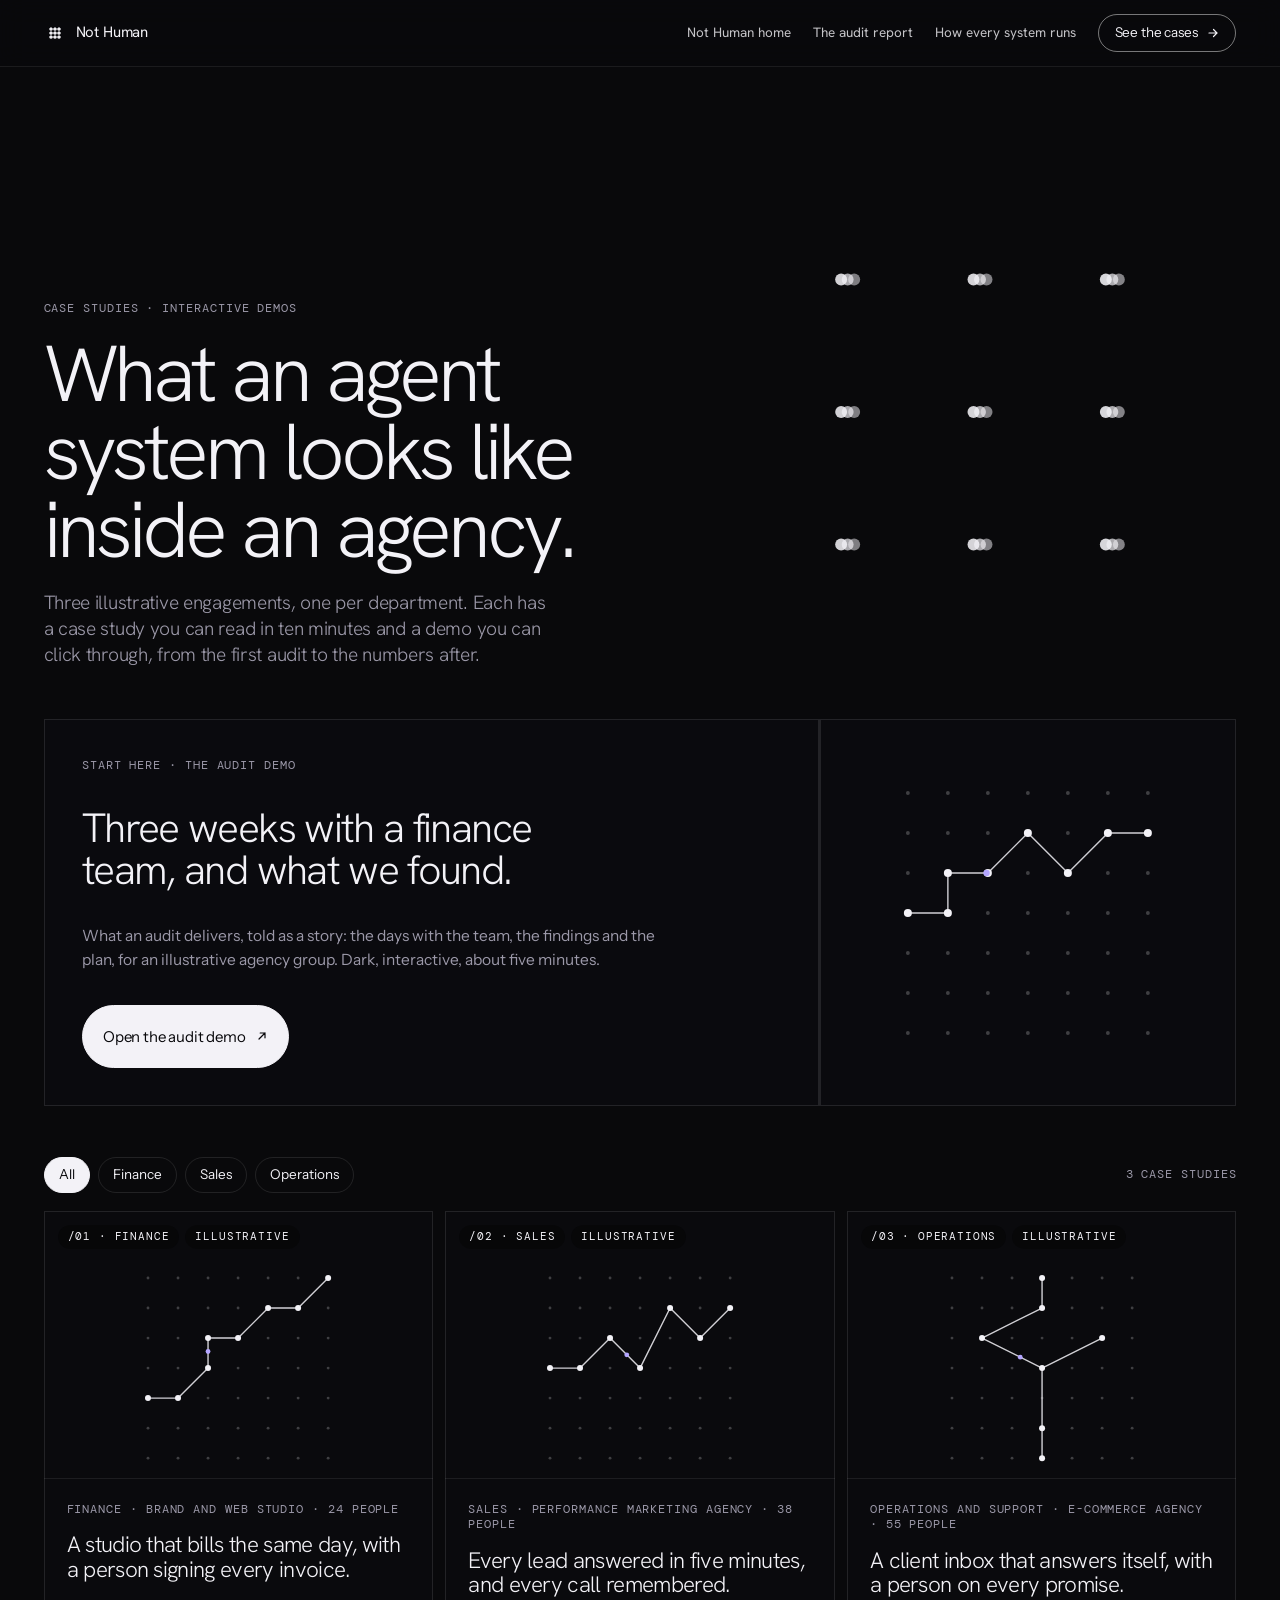
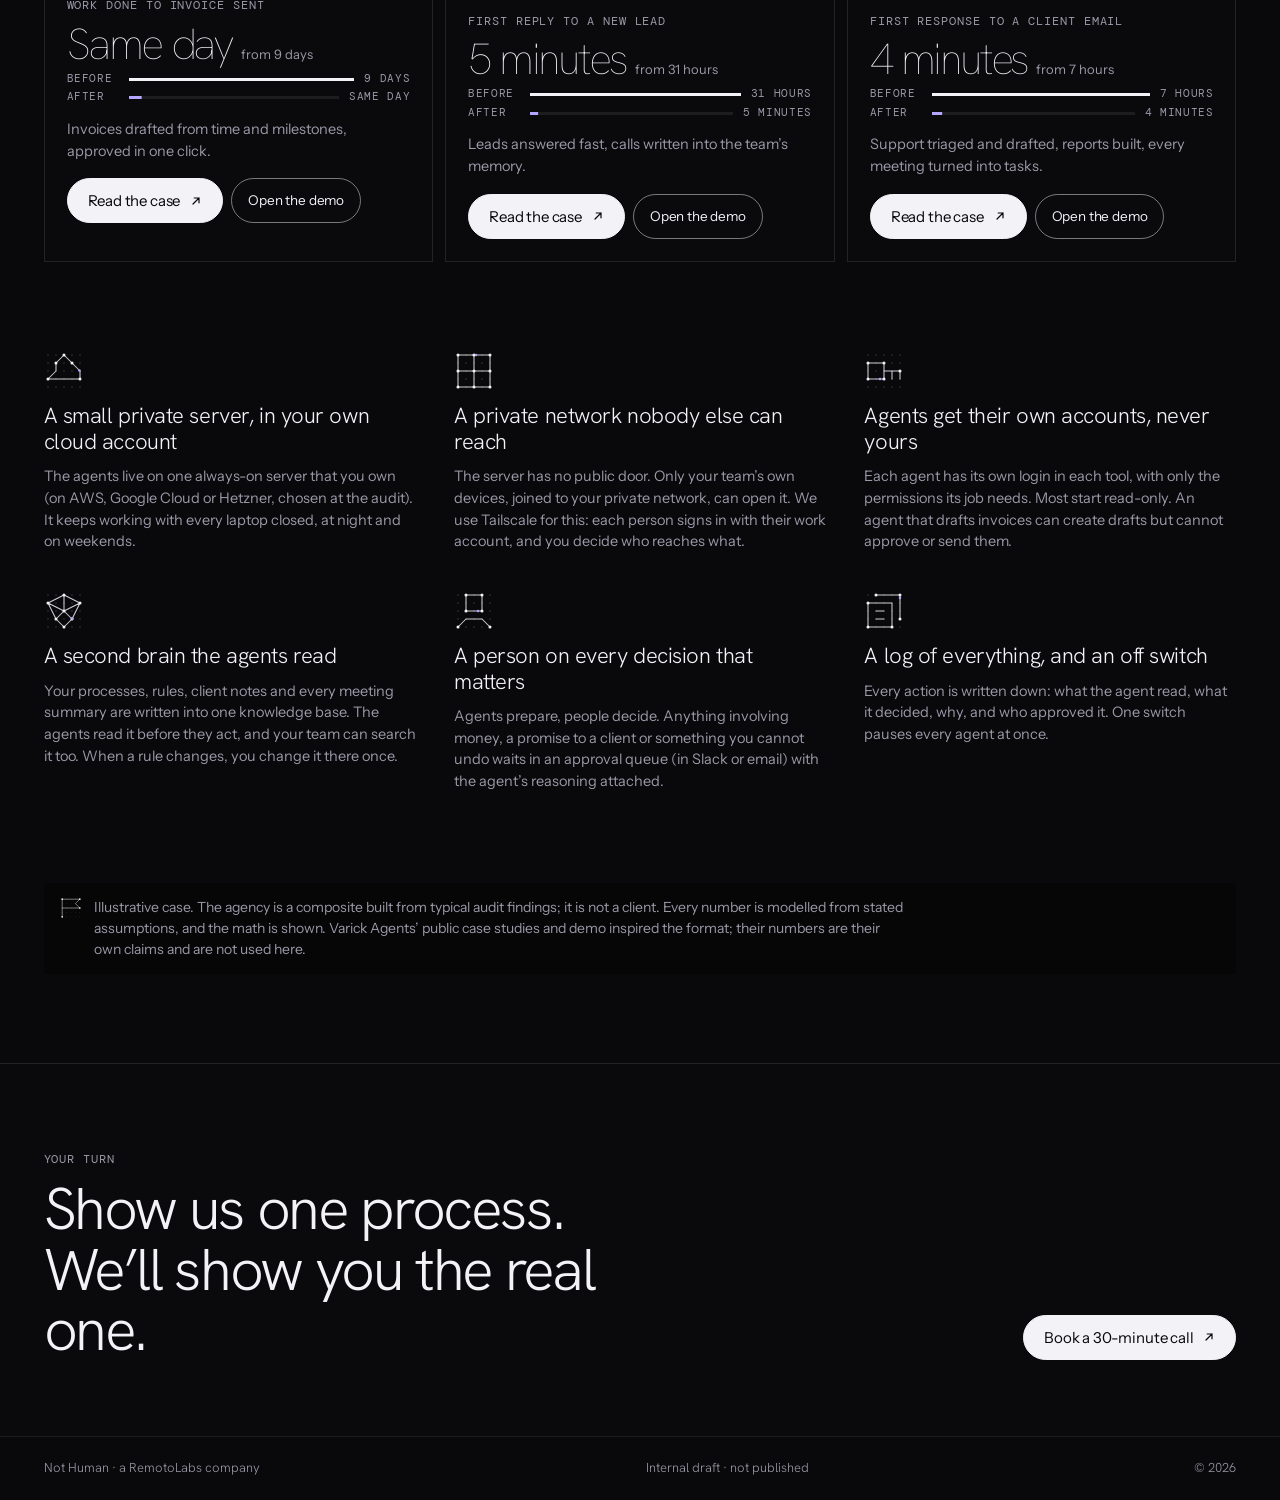
==== cases/index.html @ 44905181 "Not Human: case studies on the home (audit report, three compact cases), case studies and demos unde" ====
<!doctype html>
<html lang="en" data-scheme="night">
<head>
<meta charset="utf-8">
<meta name="viewport" content="width=device-width, initial-scale=1">
<meta name="robots" content="noindex, nofollow">
<title>Case studies · Not Human</title>
<meta name="description" content="Illustrative case studies and interactive demos of Not Human agent systems inside agencies.">
<link rel="stylesheet" href="brand/brand.css?v=6854445">
<link rel="stylesheet" href="assets/cases.css?v=6854445">
<script defer src="assets/dots.js?v=6854445"></script>
<script defer src="assets/data.js?v=6854445"></script>
<script defer src="assets/cases.js?v=6854445"></script>
<script>window.NH_MARK_CENTRE = true;</script>
<script defer src="brand/mark.js?v=6854445"></script>
<script defer src="brand/brand.js?v=6854445"></script>
</head>
<body data-view="index">
<noscript><p style="padding:40px">This page is drawn from assets/data.js and needs JavaScript. The same content is in assets/data.js as plain text.</p></noscript>
</body>
</html>
---- cases/brand/brand.css ----
/* ==========================================================================
   brand.css — Not Human Taste Index (nothuman.tech)
   Measured from the live site (https://n333k0.github.io/not-human/, landing v9) on
   2026-10-18 with computed styles at 1440, 1100, 810 and 390, hover states, the header
   pill and the phone menu (_measure/out/). Engine values (3D glass, room, motion timings)
   are read from the site's own source (landing-nh3.js, landing-nh7.js, landing-nh9.js).

   Tags used in comments:
     [M] measured   — read from getComputedStyle, the site's CSS variables or its JS source
     [V] seen       — read off screenshots (WebGL renders, gradients in images)
     [I] inferred   — not measurable; chosen to agree with [M]
     [X] extension  — not on the site; added so the system can go larger

   Class names (.ts-*, .x-*), data-* hooks and token role names follow the Shipped Taste
   Index template (TEMPLATE.md), so the gallery and modules work unchanged. Only the values
   and the look are Not Human's.
   ========================================================================== */

/* [M] the site's three Google families (copied from the page's own link), plus [X] the
   alternatives used by the type presets below */
@import url("https://fonts.googleapis.com/css2?family=DM+Mono&family=Hanken+Grotesk:wght@100;200;300;400&family=Instrument+Sans:wght@400;700&display=swap");
@import url("https://fonts.googleapis.com/css2?family=Geist:wght@100..500&family=Geist+Mono:wght@400&family=Instrument+Serif:ital@0;1&family=Inter+Tight:wght@200;300;400&family=JetBrains+Mono:wght@400&family=Space+Grotesk:wght@300;400&family=Archivo:wdth,wght@100..125,200..400&display=swap");

/* --------------------------------------------------------------------------
   1. Raw palette
   -------------------------------------------------------------------------- */
:root {
  --nh-void: #09090B;        /* [M] page and WebGL room ground (body bg, html bg)              */
  --nh-black: #050507;       /* [M] loader veil, deepest ground                                */
  --nh-ink: #07070A;         /* [M] text on bone buttons and fills                              */
  --nh-bone: #F3F2F7;        /* [M] primary text (329 uses), button and hover fills             */
  --nh-white: #FFFFFF;       /* [M] the What-changes numbers, tool marks                        */
  --nh-mist: #9B98A8;        /* [M] secondary text: labels, body, footer (102 uses)             */
  --nh-lavender: #B4A6FF;    /* [M] "Read →", focus brackets, the panel dot                     */
  --nh-lilac: #C8BEFF;       /* [M] "Waits for a person" values                                 */
  --nh-glass: #C4CCFF;       /* [M] the 3D glass tint (landing-nh9.js defaults)                  */
  --nh-line: rgba(255,255,255,.10);   /* [M] section rules, card outlines (53 + 11 uses)        */
  --nh-line-2: rgba(255,255,255,.08); /* [M] list rules inside cards                             */
  --nh-line-3: rgba(255,255,255,.14); /* [M] the permissions block's top rule                    */
  --nh-line-4: rgba(255,255,255,.45); /* [M] outline buttons                                      */
  --nh-hud: rgba(255,255,255,.60);    /* [M] the hero's target marks                               */
  --nh-card: rgba(12,12,18,.34);      /* [M] How cards: + blur(16px) saturate(1.2)               */
  --nh-card-2: rgba(12,12,18,.30);    /* [M] agent-system cards: + blur(10px)                     */
  --nh-pill: rgba(12,12,16,.62);      /* [M] nav pill: + blur(18px) saturate(1.3)                 */
  --nh-chip: rgba(0,0,0,.35);         /* [M] image tags: + blur(6px)                              */
  --nh-holo: radial-gradient(120% 110% at 100% 100%, #FF3D8E 0%, #5B2CFF 40%, #12121A 80%); /* [M] case and note images */
  /* [M] earlier versions of the same site (landing v3–v6 CSS variables) */
  --nh-red: #D0200F; --nh-red-0: #160504; --nh-red-1: #7A0B07; --nh-red-3: #F04A1D; --nh-red-4: #FF8A3D;
  --nh-cream: #F7F0E8; --nh-cream-ink: #1C1715; --nh-cream-ink-2: #5E5550; --nh-ember: #E8623A;
  --nh-pearl: #FBFBFC; --nh-pearl-ink: #121118; --nh-pearl-ink-2: #55525F; --nh-violet: #6F63F2;
  --nh-holo-ink: linear-gradient(100deg, #9C8CFF 0%, #5FD2FF 38%, #FF7CC8 72%, #B49CFF 100%); /* [M] v7 */
}

/* --------------------------------------------------------------------------
   2. Schemes — semantic roles. data-scheme on <html> or on ANY element.
   Not Human's rule [M]: the pointer inverts. Hovered rows and buttons fill with bone and
   their text turns ink (department rows, card buttons, the CTA). That fill is --accent.
   Lavender is not decoration either: it marks what waits for a person or what reads on.
   -------------------------------------------------------------------------- */
:root, [data-scheme="night"] {            /* [M] the live site (v9) */
  --bg: var(--nh-void); --fg: var(--nh-bone); --fg-soft: var(--nh-mist);
  --accent: var(--nh-bone); --accent-fg: var(--nh-ink);
  --signal: var(--nh-lavender); --hold: var(--nh-lilac);
  --chip-bg: var(--nh-chip); --chip-fg: var(--nh-bone);
  --tile-bg: transparent; --tile-fg: var(--nh-bone);
  --tile-ink-bg: var(--nh-bone); --tile-ink-fg: var(--nh-ink);
  --win-frame: var(--nh-line); --win-panel: var(--nh-card); --win-fg: var(--nh-bone);
  --line: var(--nh-line); --line-2: var(--nh-line-2); --btn-line: var(--nh-line-4);
  --dot: rgba(255,255,255,.22); --rule: var(--nh-line);
  --cloud-a: #5A5480; --cloud-b: #2A2650; --cloud-c: #120F24;    /* [M] room orb + aura, as CSS stops [I] */
  --glass-blur: blur(16px) saturate(1.2);
}
[data-scheme="pearl"] {                   /* [M] landing v6: whiter grounds, holographic ink */
  --bg: var(--nh-pearl); --fg: var(--nh-pearl-ink); --fg-soft: var(--nh-pearl-ink-2);
  --accent: var(--nh-pearl-ink); --accent-fg: var(--nh-pearl);
  --signal: var(--nh-violet); --hold: var(--nh-violet);
  --chip-bg: rgba(18,17,24,.06); --chip-fg: var(--nh-pearl-ink);
  --tile-bg: transparent; --tile-fg: var(--nh-pearl-ink);
  --tile-ink-bg: var(--nh-pearl-ink); --tile-ink-fg: var(--nh-pearl);
  --win-frame: rgba(18,17,24,.08); --win-panel: rgba(255,255,255,.7); --win-fg: var(--nh-pearl-ink);
  --line: rgba(18,17,24,.12); --line-2: rgba(18,17,24,.08); --btn-line: rgba(18,17,24,.35);
  --dot: rgba(18,17,24,.16); --rule: rgba(18,17,24,.12);
  --cloud-a: #FBDCF1; --cloud-b: #D4E6FF; --cloud-c: #D6FAE9;  /* [M] v6 hero ground stops */
  --glass-blur: blur(12px);
}
[data-scheme="cream"] {                   /* [M] landing v3–v4 sections */
  --bg: var(--nh-cream); --fg: var(--nh-cream-ink); --fg-soft: var(--nh-cream-ink-2);
  --accent: var(--nh-cream-ink); --accent-fg: var(--nh-cream);
  --signal: var(--nh-ember); --hold: var(--nh-red);
  --chip-bg: rgba(28,23,21,.07); --chip-fg: var(--nh-cream-ink);
  --tile-bg: transparent; --tile-fg: var(--nh-cream-ink);
  --tile-ink-bg: var(--nh-cream-ink); --tile-ink-fg: var(--nh-cream);
  --win-frame: rgba(28,23,21,.14); --win-panel: rgba(255,255,255,.35); --win-fg: var(--nh-cream-ink);
  --line: rgba(28,23,21,.14); --line-2: rgba(28,23,21,.1); --btn-line: rgba(28,23,21,.35);
  --dot: rgba(28,23,21,.2); --rule: rgba(28,23,21,.14);
  --cloud-a: #F49A6A; --cloud-b: #E8503A; --cloud-c: #F7F0E8;
  --glass-blur: none;
}
[data-scheme="ember"] {                   /* [M] landing v3 hero: the red ground */
  --bg: var(--nh-red); --fg: var(--nh-cream); --fg-soft: rgba(247,240,232,.78);
  --accent: var(--nh-cream); --accent-fg: var(--nh-red-0);
  --signal: var(--nh-red-4); --hold: var(--nh-cream);
  --chip-bg: rgba(22,5,4,.25); --chip-fg: var(--nh-cream);
  --tile-bg: transparent; --tile-fg: var(--nh-cream);
  --tile-ink-bg: var(--nh-cream); --tile-ink-fg: var(--nh-red-0);
  --win-frame: rgba(247,240,232,.2); --win-panel: rgba(22,5,4,.18); --win-fg: var(--nh-cream);
  --line: rgba(247,240,232,.22); --line-2: rgba(247,240,232,.14); --btn-line: rgba(247,240,232,.55);
  --dot: rgba(247,240,232,.3); --rule: rgba(247,240,232,.22);
  --cloud-a: #FF8A3D; --cloud-b: #7A0B07; --cloud-c: #F04A1D;
  --glass-blur: none;
}

/* Shared defaults */
:root, [data-scheme] { --link-hover: var(--fg); --blend: multiply; --is-dark: 0; }
[data-scheme="night"], [data-scheme="ember"], [data-scheme="leak"], [data-scheme="graphite"], [data-scheme="ultraviolet"], :root:not([data-scheme]) { --blend: screen; --is-dark: 1; }

/* ---- [X] extension schemes: same roles. Rules kept: one ground, bone-or-ink pointer fill,
   lavender only for holds and "reads on", glass surfaces, no new accent per feature. ---- */
[data-scheme="leak"] {      /* the site's own "leak" room preset (panel): colour from beyond the frame */
  --bg: var(--nh-void); --fg: var(--nh-bone); --fg-soft: var(--nh-mist);
  --accent: var(--nh-bone); --accent-fg: var(--nh-ink); --signal: var(--nh-lavender); --hold: var(--nh-lilac);
  --chip-bg: var(--nh-chip); --chip-fg: var(--nh-bone); --tile-bg: transparent; --tile-fg: var(--nh-bone);
  --tile-ink-bg: var(--nh-bone); --tile-ink-fg: var(--nh-ink);
  --win-frame: var(--nh-line); --win-panel: var(--nh-card); --win-fg: var(--nh-bone);
  --line: var(--nh-line); --line-2: var(--nh-line-2); --btn-line: var(--nh-line-4); --dot: rgba(255,255,255,.22); --rule: var(--nh-line);
  --cloud-a: #6B42A0; --cloud-b: #246B70; --cloud-c: #80203A; --glass-blur: blur(16px) saturate(1.2);
}
[data-scheme="leak"] { background-image: radial-gradient(45% 55% at 104% -4%, rgba(107,66,160,.55), transparent 70%), radial-gradient(35% 45% at 108% 62%, rgba(36,107,112,.45), transparent 70%), radial-gradient(40% 50% at -6% 96%, rgba(128,32,58,.45), transparent 70%); background-attachment: local; }
[data-scheme="graphite"] {  /* a lighter dark for long reads */
  --bg: #17171C; --fg: #EDECF2; --fg-soft: #A3A1AF;
  --accent: #EDECF2; --accent-fg: #0B0B0F; --signal: #B4A6FF; --hold: #C8BEFF;
  --chip-bg: rgba(255,255,255,.07); --chip-fg: #EDECF2; --tile-bg: transparent; --tile-fg: #EDECF2;
  --tile-ink-bg: #EDECF2; --tile-ink-fg: #0B0B0F;
  --win-frame: rgba(255,255,255,.11); --win-panel: rgba(255,255,255,.03); --win-fg: #EDECF2;
  --line: rgba(255,255,255,.11); --line-2: rgba(255,255,255,.07); --btn-line: rgba(255,255,255,.4); --dot: rgba(255,255,255,.2); --rule: rgba(255,255,255,.11);
  --cloud-a: #4A4766; --cloud-b: #23222F; --cloud-c: #17171C; --glass-blur: blur(12px);
}
[data-scheme="bone"] {      /* the site inverted: bone ground, void ink — for print-like pages */
  --bg: var(--nh-bone); --fg: var(--nh-void); --fg-soft: #5D5A68;
  --accent: var(--nh-void); --accent-fg: var(--nh-bone); --signal: #5B4BDB; --hold: #5B4BDB;
  --chip-bg: rgba(9,9,11,.06); --chip-fg: var(--nh-void); --tile-bg: transparent; --tile-fg: var(--nh-void);
  --tile-ink-bg: var(--nh-void); --tile-ink-fg: var(--nh-bone);
  --win-frame: rgba(9,9,11,.12); --win-panel: rgba(255,255,255,.55); --win-fg: var(--nh-void);
  --line: rgba(9,9,11,.12); --line-2: rgba(9,9,11,.08); --btn-line: rgba(9,9,11,.4); --dot: rgba(9,9,11,.18); --rule: rgba(9,9,11,.12);
  --cloud-a: #D9D3FF; --cloud-b: #ECEAF4; --cloud-c: #F3F2F7; --glass-blur: blur(12px);
}
[data-scheme="ultraviolet"] { /* the lavender light as a ground */
  --bg: #120E26; --fg: #F1EEFF; --fg-soft: #ABA3D6;
  --accent: #F1EEFF; --accent-fg: #120E26; --signal: #B4A6FF; --hold: #D9D1FF;
  --chip-bg: rgba(0,0,0,.3); --chip-fg: #F1EEFF; --tile-bg: transparent; --tile-fg: #F1EEFF;
  --tile-ink-bg: #F1EEFF; --tile-ink-fg: #120E26;
  --win-frame: rgba(200,190,255,.16); --win-panel: rgba(30,24,60,.42); --win-fg: #F1EEFF;
  --line: rgba(200,190,255,.16); --line-2: rgba(200,190,255,.1); --btn-line: rgba(241,238,255,.45); --dot: rgba(200,190,255,.28); --rule: rgba(200,190,255,.16);
  --cloud-a: #7A68F0; --cloud-b: #2B2166; --cloud-c: #120E26; --glass-blur: blur(16px) saturate(1.2);
}

/* --------------------------------------------------------------------------
   3. Type
   Two voices [M]: Hanken Grotesk (light, tight) speaks for people; DM Mono (uppercase,
   tracked) speaks for the system. Instrument Sans carries buttons, lists and long body.
   The template's "pixel" role is mapped to the mono voice: Not Human has no pixel face.
   -------------------------------------------------------------------------- */
:root, [data-type="measured"] {
  --font-display: "Hanken Grotesk", "Helvetica Neue", Arial, sans-serif;   /* [M] 100–400 */
  --font-text: "Instrument Sans", "Helvetica Neue", Arial, sans-serif;     /* [M] 400 (700 loaded, unused) */
  --font-mono: "DM Mono", ui-monospace, Menlo, monospace;                  /* [M] 400 */
  --font-pixel: var(--font-mono);                                           /* [I] template role → mono voice */
  --font-code: "DM Mono", ui-monospace, monospace;
  --display-weight: 300;       /* [M] every headline */
  --display-stretch: 100%; --display-style: normal;
  --display-track: -.04em;     /* [M] hero, section titles, closing */
  --display-lh: 1.02;          /* [M] hero 64.6/63.4 */
  --pixel-k: 1;                /* [I] mono needs no scale factor */
  --mono-weight: 400;          /* [M] */
  --mono-track: .08em;         /* [M] labels .92/11.5, kickers .88/11 */
}
/* ---- [X] type presets: same roles and sizes; only families and tracking change ---- */
[data-type="geist"] {        /* a cooler, engineered grotesk */
  --font-display: "Geist", sans-serif; --font-text: "Geist", sans-serif; --font-mono: "Geist Mono", monospace;
  --font-pixel: var(--font-mono); --display-weight: 200; --display-track: -.045em; --display-lh: 1.02; --mono-track: .06em;
}
[data-type="editorial"] {    /* serif headlines for essays and field notes */
  --font-display: "Instrument Serif", Georgia, serif; --font-text: "Instrument Sans", sans-serif; --font-mono: "DM Mono", monospace;
  --font-pixel: var(--font-mono); --display-weight: 400; --display-track: -.02em; --display-lh: 1; --mono-track: .08em;
}
[data-type="tight"] {        /* Inter Tight at hairline weights: closest neutral stand-in */
  --font-display: "Inter Tight", sans-serif; --font-text: "Inter Tight", sans-serif; --font-mono: "JetBrains Mono", monospace;
  --font-pixel: var(--font-mono); --display-weight: 200; --display-track: -.05em; --display-lh: 1; --mono-track: .06em;
}
[data-type="space"] {        /* a more technical, quirky register */
  --font-display: "Space Grotesk", sans-serif; --font-text: "Instrument Sans", sans-serif; --font-mono: "JetBrains Mono", monospace;
  --font-pixel: var(--font-mono); --display-weight: 300; --display-track: -.045em; --display-lh: 1; --mono-track: .06em;
}
[data-type="wide"] {         /* expanded headlines for posters and big-type scrolls */
  --font-display: "Archivo", sans-serif; --font-text: "Instrument Sans", sans-serif; --font-mono: "DM Mono", monospace;
  --font-pixel: var(--font-mono); --display-weight: 200; --display-stretch: 125%; --display-track: -.035em; --display-lh: 1; --mono-track: .08em;
}

:root {
  /* [M] fluid type: sizes are vw-based with a floor, read at 1440 / 1100 / 810 / 390 */
  --fs-hero: clamp(34px, 4.4vw, 96px);      /* h1 63.36 / 48.4 / 35.64 / 34                     */
  --fs-lede: clamp(31px, 4.15vw, 90px);     /* the About sentence 59.76 / 45.65 / 33.6 / 31     */
  --fs-h2: clamp(50px, 4.7vw, 100px);       /* section titles 67.68 / 51.7 / 50 / 50           */
  --fs-close: clamp(30px, 5.4vw, 120px);    /* closing lines 77.76 / 59.4 / 43.74; phone 36.66 [M] */
  --fs-num: clamp(64px, 7vw, 140px);        /* 01 02 03, weight 100: 100.8 / 77 / 64 / 64       */
  --fs-link-xl: clamp(22px, 1.9vw, 40px);   /* department rows 27.36 / 22                       */
  --fs-h-card: clamp(30px, 3vw, 60px);      /* card titles 43.2 / 33 / 30 / 30                 */
  --fs-h-list: clamp(24px, 2.2vw, 44px);    /* case and note titles 31.68 / 24.2 / 24          */
  --fs-h3: clamp(22px, 2.08vw, 40px);       /* h3, weight 400: 30 / 23.1 / 22                  */
  --fs-lead: clamp(20px, 1.7vw, 32px);      /* the integration lede 24.48 / 20                  */
  --fs-h4: clamp(18px, 1.53vw, 26px);       /* FAQ questions, weight 400: 22 / 18               */
  --fs-card: clamp(17px, 1.35vw, 24px);     /* card body, Hanken 300: 19.44 / 17                */
  --fs-body: clamp(16px, 1.15vw, 20px);     /* Instrument Sans: 16.56 / 16                      */
  --fs-nav: 13.5px;                         /* nav links, Hanken 400                            */
  --fs-h5: 15.5px;                          /* list items, Instrument Sans                      */
  --fs-small: 13px;                         /* footer, Hanken 300                               */
  --fs-mono: 11.5px; --fs-mono-s: 11px; --fs-mono-xs: 9.5px; --fs-sup: 9px;   /* DM Mono       */
  --fs-pixel-xl: 28px; --fs-pixel-l: 16px; --fs-pixel: 12px; --fs-pixel-s: 10.5px; /* [I] template pixel roles in mono */
  --fs-mega: clamp(88px, 17vw, 340px);      /* [X] marquee and horizontal-scroll type           */

  /* [M] space and frame: full width, no centred container (owner rule) */
  --s-1: 4px; --s-2: 8px; --s-3: 12px; --s-4: 18px; --s-5: 28px; --s-6: 44px; --s-7: 72px; --s-8: 120px;  /* [I] steps around the measured 12/18/28/44 gaps */
  --gutter: 16px;                           /* [M] 16 to 899px                                  */
  --frame: 100%;                            /* [M] max-width: none                              */
  --section: clamp(56px, 7vw, 140px);       /* [M] section padding 56 / 77 / 100.8              */
  --radius: 0px;                            /* [M] cards and rows are square                    */
  --radius-pill: 999px;                     /* [M] every button and the nav pill                */
  --radius-img: 4px;                        /* [M] case and note images                         */
  --tile-h: 36px;                           /* [M] the nav CTA pill                             */

  /* [M] motion */
  --ease: cubic-bezier(.22,1,.36,1);        /* the site's ease, everywhere                      */
  --ease-ts: var(--ease);                   /* template alias                                   */
  --dur-link: .2s;                          /* nav link opacity                                 */
  --dur-swap: .45s;                         /* hover fills (rows, buttons)                      */
  --dur-tilt: 1.1s;                         /* card turn                                        */
  --ease-fold: cubic-bezier(.76,0,.24,1);   /* [M] burger lines, .5s                            */
  --ease-rise: cubic-bezier(.2,.8,.2,1);    /* [M] phone-menu links, .7s, +55ms each from .28s  */
  --ease-power4: cubic-bezier(.23,1,.32,1); /* [I] CSS stand-in for GSAP power4.out             */
}
@media (min-width: 900px) { :root { --gutter: clamp(40px, 3.4vw, 64px); } }   /* [M] 40 at 1100, 48.96 at 1440 */
@media (max-width: 760px) { :root { --fs-close: clamp(30px, 9.4vw, 44px); } }   /* [M] */

/* --------------------------------------------------------------------------
   4. Base
   -------------------------------------------------------------------------- */
*, *::before, *::after { box-sizing: border-box; }
html { -webkit-text-size-adjust: 100%; }
body {
  margin: 0; background: var(--bg); color: var(--fg);
  font: 400 var(--fs-body)/1.55 var(--font-text);
  -webkit-font-smoothing: antialiased; -moz-osx-font-smoothing: grayscale;   /* [M] */
  overflow-x: clip;
}
[data-scheme] { background-color: var(--bg); color: var(--fg); }
img, svg, canvas, video { display: block; max-width: 100%; }
::selection { background: var(--signal); color: var(--nh-ink); }   /* [I] */
:focus-visible { outline: 1px solid var(--signal); outline-offset: 3px; } /* [I] */

.ts-wrap { width: 100%; padding-inline: var(--gutter); margin-inline: auto; }   /* [M] full width */

/* Type roles */
.ts-hero, .ts-h2, .ts-h-card, .ts-h-list, .ts-h3, .ts-h4, .ts-h5, .ts-mega, .ts-lede, .ts-close {
  font-family: var(--font-display); font-weight: var(--display-weight); font-stretch: var(--display-stretch);
  font-style: var(--display-style); color: var(--fg); margin: 0; text-wrap: balance;
}
.ts-hero { font-size: var(--fs-hero); line-height: var(--display-lh); letter-spacing: var(--display-track); padding-bottom: .1em; }
.ts-lede { font-size: var(--fs-lede); line-height: 1.04; letter-spacing: -.035em; }
.ts-h2 { font-size: var(--fs-h2); line-height: 1; letter-spacing: var(--display-track); padding-bottom: .12em; }
.ts-close { font-size: var(--fs-close); line-height: 1.02; letter-spacing: var(--display-track); }
.ts-h-card { font-size: var(--fs-h-card); line-height: 1; letter-spacing: -.035em; }
.ts-h-list { font-size: var(--fs-h-list); line-height: 1.1; letter-spacing: -.03em; }
.ts-h3 { font-size: var(--fs-h3); line-height: 1.15; letter-spacing: -.02em; font-weight: 400; }
.ts-h4 { font-size: var(--fs-h4); line-height: 1.3; font-weight: 400; }
.ts-h5 { font: 400 var(--fs-h5)/1.35 var(--font-text); color: var(--fg); margin: 0; }
.ts-mega { font-size: var(--fs-mega); line-height: .9; letter-spacing: -.05em; white-space: nowrap; }
.ts-lead { font: 300 var(--fs-lead)/1.3 var(--font-display); letter-spacing: -.015em; color: var(--fg); }
.ts-card-body { font: 300 var(--fs-card)/1.32 var(--font-display); letter-spacing: -.01em; color: var(--fg); }
.ts-body { font: 400 var(--fs-body)/1.55 var(--font-text); color: var(--fg-soft); }
.ts-body strong, .ts-body b { font-weight: 400; color: var(--fg); }   /* [M] no bold: emphasis is colour */
.ts-small { font: 300 var(--fs-small)/1.3 var(--font-display); color: var(--fg-soft); }
.ts-mono { font: var(--mono-weight) var(--fs-mono)/1.4 var(--font-mono); letter-spacing: var(--mono-track); text-transform: uppercase; color: var(--fg-soft); }
.ts-mono-s { font: var(--mono-weight) var(--fs-mono-s)/1.3 var(--font-mono); letter-spacing: var(--mono-track); text-transform: uppercase; color: var(--fg-soft); }
.ts-mono-xs { font: var(--mono-weight) var(--fs-mono-xs)/1.2 var(--font-mono); letter-spacing: var(--mono-track); text-transform: uppercase; color: var(--fg-soft); }
.ts-pixel { font: 400 var(--fs-pixel)/1.4 var(--font-mono); color: var(--fg); }                       /* [I] perm values: DM Mono 12 */
.ts-pixel-s { font: 400 var(--fs-pixel-s)/1 var(--font-mono); letter-spacing: var(--mono-track); text-transform: uppercase; }
.ts-pixel-l { font: 400 var(--fs-pixel-l)/1.2 var(--font-mono); letter-spacing: .02em; text-transform: uppercase; }
.ts-pixel-xl { font: 400 var(--fs-pixel-xl)/1.1 var(--font-mono); letter-spacing: .02em; text-transform: uppercase; }
.ts-num { font: 100 var(--fs-num)/1 var(--font-display); letter-spacing: -.05em; color: var(--nh-white); }   /* [M] 01 02 03 */
[data-scheme="pearl"] .ts-num, [data-scheme="cream"] .ts-num, [data-scheme="bone"] .ts-num { color: var(--fg); }
sup.ts-i { font: italic 400 .36em/1 var(--font-display); vertical-align: super; margin-right: .2em; letter-spacing: 0; color: var(--fg); }  /* [M] "/01" before card titles */
code, .ts-code { font: 400 .92em/1.3 var(--font-code); background: var(--chip-bg); border-radius: 4px; padding: .08em .3em; color: var(--fg); }
.ts-nocap { text-transform: none; }

/* --------------------------------------------------------------------------
   5. Components
   -------------------------------------------------------------------------- */

/* Tile = the pill [M]. Nav CTA: bone pill, Instrument Sans 14, 11px 16px, radius 999px,
   presses to scale .97 on hover over .5s. Plain tiles are text pills that invert on hover. */
.ts-tile {
  display: inline-flex; align-items: center; gap: 8px; height: var(--tile-h); padding: 0 16px;
  background: var(--tile-bg); color: var(--tile-fg); border: 0; border-radius: var(--radius-pill);
  font: 400 14px/1 var(--font-text); text-decoration: none; cursor: pointer; white-space: nowrap;
  transition: background-color var(--dur-swap) var(--ease), color var(--dur-swap) var(--ease), transform .5s var(--ease);
}
.ts-tile:hover, .ts-tile[aria-expanded="true"], .ts-tile[aria-current="page"] { background: color-mix(in srgb, var(--fg) 9%, transparent); }
.ts-tile--ink, .ts-tile--accent { background: var(--tile-ink-bg); color: var(--tile-ink-fg); }
.ts-tile--ink:hover, .ts-tile--accent:hover { background: var(--tile-ink-bg); color: var(--tile-ink-fg); transform: scale(.97); }   /* [M] */
.ts-tile svg, .ts-btn svg, .ts-tile .ar, .ts-btn .ar { width: .8em; height: .8em; flex: none; }
.ar { stroke: currentColor; }

/* Nav [M]: no ground at the top; past 24px of scroll it detaches into a floating centred pill:
   max-width min(1080px, 100% − 16px), 58px, radius 999px, rgba(12,12,16,.62), 1px rgba(255,255,255,.1),
   blur(18px) saturate(1.3). Transitions: max-width .6s, height .45s, radius .5s, padding .5s on --ease.
   Links: Hanken 13.5/400 with a DM Mono 9px index (/01), opacity .85 → 1 over .2s. */
.ts-nav { position: fixed; z-index: 50; top: 0; left: 0; right: 0; margin-inline: auto; display: flex; align-items: center; justify-content: space-between; gap: 24px;
  max-width: 100%; height: 76px; padding: 0 var(--gutter); border: 1px solid transparent; border-radius: 0; color: var(--fg);
  transition: max-width .6s var(--ease), height .45s var(--ease), border-radius .5s var(--ease), background-color .45s, padding .5s var(--ease), top .5s var(--ease); }
.ts-nav[data-scrolled] { top: 10px; max-width: min(1080px, calc(100% - 16px)); height: 58px; padding: 0 8px 0 20px; border-radius: var(--radius-pill);
  background: var(--nh-pill); border-color: var(--nh-line); -webkit-backdrop-filter: blur(18px) saturate(1.3); backdrop-filter: blur(18px) saturate(1.3); }
[data-scheme="pearl"] .ts-nav[data-scrolled], [data-scheme="cream"] .ts-nav[data-scrolled], [data-scheme="bone"] .ts-nav[data-scrolled] { background: color-mix(in srgb, var(--bg) 78%, transparent); border-color: var(--line); }
.ts-nav__group { display: flex; gap: 22px; align-items: center; }
.ts-nav__center { display: flex; gap: 22px; }
.ts-nav__center a, .ts-nav__link { color: inherit; text-decoration: none; font: 400 var(--fs-nav)/1 var(--font-display); opacity: .85; transition: opacity var(--dur-link); }
.ts-nav__center a:hover, .ts-nav__link:hover { opacity: 1; }
.ts-nav__center sup, .ts-nav__link sup { font: 400 var(--fs-sup)/1 var(--font-mono); margin-right: 3px; opacity: .7; }
.ts-menu-btn { display: none; }
@media (max-width: 1023px) { .ts-nav__center, .ts-nav .ts-hide-phone { display: none; } .ts-menu-btn { display: inline-flex; } .ts-nav[data-scrolled] { top: 12px; } }
/* the phone menu button [M]: a 42px ring with two 1.5px lines that cross into an X over .5s */
.ts-burger { position: relative; width: 42px; height: 42px; padding: 0; border: 0; border-radius: 50%; background: none; color: inherit; cursor: pointer;
  box-shadow: inset 0 0 0 1px color-mix(in srgb, currentColor 22%, transparent); }
.ts-burger i { position: absolute; left: 50%; top: 50%; width: 14px; height: 1.5px; margin: -.75px 0 0 -7px; border-radius: 1px; background: currentColor; transition: transform .5s var(--ease-fold); }
.ts-burger i:first-of-type { transform: translateY(-3px); } .ts-burger i:last-of-type { transform: translateY(3px); }
.is-open > .ts-burger i:first-of-type, [aria-expanded="true"].ts-burger i:first-of-type { transform: rotate(45deg); }
.is-open > .ts-burger i:last-of-type, [aria-expanded="true"].ts-burger i:last-of-type { transform: rotate(-45deg); }
.ts-burger [data-mm-label] { position: absolute; width: 1px; height: 1px; overflow: hidden; clip: rect(0 0 0 0); }

/* Dropdown [X]: a glass card under the trigger. */
.ts-dd { position: relative; }
.ts-dd__chev { transition: transform var(--dur-swap) var(--ease); }
.ts-dd [aria-expanded="true"] .ts-dd__chev { transform: rotate(180deg); }
.ts-dd__menu { position: absolute; top: calc(100% + 10px); left: 0; display: none; flex-direction: column; gap: 2px; min-width: 200px; padding: 8px; background: var(--nh-pill); box-shadow: inset 0 0 0 1px var(--line); -webkit-backdrop-filter: blur(18px); backdrop-filter: blur(18px); }
.ts-dd__menu .ts-tile { border-radius: 0; justify-content: flex-start; }
.ts-dd.is-open .ts-dd__menu { display: flex; }

/* Text link [M]: no underline on the site; links sit at .85 and come to 1. "Read →" is DM Mono 12, lavender. */
.ts-link { color: inherit; text-decoration: none; opacity: .85; box-shadow: inset 0 -1px 0 color-mix(in srgb, currentColor 35%, transparent); transition: opacity var(--dur-link), box-shadow var(--dur-swap) var(--ease); }
.ts-link:hover { opacity: 1; box-shadow: inset 0 -1px 0 currentColor; }
.ts-go { font: 400 12px/1 var(--font-mono); letter-spacing: .08em; text-transform: uppercase; color: var(--signal); text-decoration: none; }   /* [M] */

/* Link-heading = the department row [M]: Hanken 27.36/300 title + mono line on the right, hairline
   rules, padding 43px 35px; hover fills the whole row with bone and turns the text ink over .45s. */
.ts-link-xl { position: relative; display: flex; justify-content: space-between; align-items: center; gap: 24px; padding: clamp(26px, 3vw, 46px) clamp(16px, 2.4vw, 40px);
  border-bottom: 1px solid var(--line); color: var(--fg); text-decoration: none;
  font: 300 var(--fs-link-xl)/1.1 var(--font-display); letter-spacing: -.02em;
  transition: background-color var(--dur-swap) var(--ease), color var(--dur-swap) var(--ease); }
.ts-link-xl sup { font: 400 var(--fs-sup)/1 var(--font-mono); margin-right: 6px; vertical-align: super; }
.ts-link-xl .ts-mono-s { text-align: right; color: inherit; opacity: .7; }
.ts-link-xl:hover { background: var(--accent); color: var(--accent-fg); }

/* Tag [M]: DM Mono 10.5 uppercase, +.08em, on rgba(0,0,0,.35) with blur(6px), 6px 9px. */
.ts-tag { display: inline-block; padding: 6px 9px; background: var(--chip-bg); color: var(--chip-fg); -webkit-backdrop-filter: blur(6px); backdrop-filter: blur(6px);
  font: 400 var(--fs-pixel-s)/1 var(--font-mono); letter-spacing: var(--mono-track); text-transform: uppercase; white-space: nowrap; }
.ts-tag--l { font-size: 11.5px; padding: 7px 10px; }

/* Chip [I]: a tag you can press; pressed fills with the pointer colour. */
.ts-chip { appearance: none; border: 0; cursor: pointer; padding: 7px 10px; background: var(--chip-bg); color: var(--chip-fg); border-radius: var(--radius-pill);
  font: 400 10.5px/1 var(--font-mono); letter-spacing: var(--mono-track); text-transform: uppercase; box-shadow: inset 0 0 0 1px var(--line);
  transition: background-color var(--dur-swap) var(--ease), color var(--dur-swap) var(--ease); }
.ts-chip:hover, .ts-chip[aria-pressed="true"] { background: var(--accent); color: var(--accent-fg); }

/* Buttons [M]: the card button is an outline pill (Instrument Sans 13.5, 11px 16px, 1px rgba(255,255,255,.45))
   that fills bone with ink text and arrow on hover. The CTA is a solid bone pill, 17px, 18px 26px. */
.ts-btn { display: inline-flex; align-items: center; justify-content: center; gap: 10px; padding: 11px 16px; border: 1px solid var(--btn-line); border-radius: var(--radius-pill);
  background: transparent; color: var(--fg); cursor: pointer; text-decoration: none; font: 400 13.5px/1 var(--font-text); letter-spacing: -.012em;
  transition: background-color .35s ease, color .35s ease, border-color .35s ease; }
.ts-btn:hover, .ts-btn:focus-visible { background: var(--accent); color: var(--accent-fg); border-color: var(--accent); }
.ts-btn--wide { padding: 18px 26px; border: 0; background: var(--tile-ink-bg); color: var(--tile-ink-fg); font-size: 17px; gap: 12px; transition: transform .5s var(--ease); }
.ts-btn--wide:hover { background: var(--tile-ink-bg); color: var(--tile-ink-fg); transform: scale(.97); }

/* Window = the Not Human card [M]: square, a translucent ground with blur, a 1px inset line.
   __bar is the card's label row (DM Mono 11, uppercase), __panel the content. */
.ts-window { display: flex; flex-direction: column; color: var(--win-fg); background: var(--win-panel); box-shadow: inset 0 0 0 1px var(--win-frame); max-width: 100%;
  -webkit-backdrop-filter: var(--glass-blur); backdrop-filter: var(--glass-blur); position: relative; }
.ts-window__bar { display: flex; align-items: center; justify-content: space-between; gap: 12px; padding: 14px 18px; border-bottom: 1px solid var(--line-2);
  font: 400 var(--fs-mono-s)/1.3 var(--font-mono); letter-spacing: var(--mono-track); text-transform: uppercase; color: var(--fg-soft); white-space: nowrap; overflow: hidden; }
.ts-window__body { display: flex; flex-direction: column; flex: 1; }
.ts-window__panel { padding: clamp(18px, 2vw, 30px); color: var(--win-fg); font: 300 var(--fs-card)/1.32 var(--font-display); letter-spacing: -.01em; flex: 1; }
.ts-window--flat { background: transparent; -webkit-backdrop-filter: none; backdrop-filter: none; }
.ts-window--grey { background: color-mix(in srgb, var(--fg) 5%, transparent); }
/* the card's turn under the pointer [M]: a third of v3's tilt, a pane of light, a brighter edge */
[data-tilt] { transform: perspective(1000px) rotateY(var(--ry, 0deg)) rotateX(var(--rx, 0deg)); transition: transform var(--dur-tilt) var(--ease), box-shadow .8s ease; will-change: transform; }
[data-tilt]::after { content: ""; position: absolute; inset: 0; pointer-events: none; opacity: 0; transition: opacity 1s ease;
  background: linear-gradient(115deg, transparent calc(var(--gx, 50%) - 22%), rgba(255,255,255,.07) var(--gx, 50%), transparent calc(var(--gx, 50%) + 22%)),
              radial-gradient(70% 60% at var(--gx, 50%) var(--gy, 50%), rgba(200,195,255,.08), transparent 70%); }
[data-tilt].hot::after { opacity: 1; }
[data-tilt].hot { box-shadow: inset 0 0 0 1px color-mix(in srgb, var(--fg) 20%, transparent); }

/* Announcement [I]: a small glass card with a centred mono line. */
.ts-announce { width: min(380px, 100%); text-align: center; }
.ts-announce .ts-window__panel { display: grid; gap: 12px; font: 400 12px/1.5 var(--font-mono); letter-spacing: .04em; }

/* Readout = the big thin number [M]: Hanken 100, -.05em, white. */
.ts-readout { display: inline-block; font: 100 var(--fs-num)/1 var(--font-display); letter-spacing: -.05em; color: var(--nh-white); }
.ts-readout--green { color: var(--signal); }

/* Dot field [M]: the card art's grid: 2.4px dots on a 50px pitch (in the card's 400 viewBox). */
.ts-dots { background-image: radial-gradient(circle at center, var(--dot) 0 1.3px, transparent 1.6px); background-size: 28px 28px; background-position: 14px 14px; }

/* Crop = focus brackets [M]: the About sentence's lavender 2px corners; the hero's HUD uses 1px white at 60%. */
.ts-crop { position: relative; }
.ts-crop::before { content: ""; position: absolute; inset: -6px; pointer-events: none; --c: var(--signal); --l: 10px; --w: 2px;
  background:
    linear-gradient(var(--c),var(--c)) 0 0 / var(--l) var(--w) no-repeat, linear-gradient(var(--c),var(--c)) 0 0 / var(--w) var(--l) no-repeat,
    linear-gradient(var(--c),var(--c)) 100% 0 / var(--l) var(--w) no-repeat, linear-gradient(var(--c),var(--c)) 100% 0 / var(--w) var(--l) no-repeat,
    linear-gradient(var(--c),var(--c)) 0 100% / var(--l) var(--w) no-repeat, linear-gradient(var(--c),var(--c)) 0 100% / var(--w) var(--l) no-repeat,
    linear-gradient(var(--c),var(--c)) 100% 100% / var(--l) var(--w) no-repeat, linear-gradient(var(--c),var(--c)) 100% 100% / var(--w) var(--l) no-repeat; }
.ts-crop--hud::before { --c: var(--nh-hud); --w: 1px; --l: 9px; inset: 0; }

/* Rules [M]: 1px hairlines; dashed for "coming soon" lines. */
.ts-rule-l { border-left: 1px solid var(--rule); padding-left: 14px; }
.ts-rule-l--dash { border-left-style: dashed; }
.ts-rule { border-top: 1px solid var(--line); padding-top: 18px; }

/* Leader [I]: a label, a dotted run, a value — the permissions block written inline. */
.ts-leader { display: flex; align-items: baseline; gap: 6px; font: 400 12px/1.4 var(--font-mono); color: var(--fg); }
.ts-leader i { flex: 1; min-width: 2ch; border-bottom: 1px dotted var(--line-4, color-mix(in srgb, currentColor 40%, transparent)); transform: translateY(-.25em); }

/* Mono rail [X] (template's base64 rail): a vertical mono line. */
.ts-b64 { writing-mode: vertical-rl; transform: rotate(180deg); font: 400 var(--fs-mono-xs)/1 var(--font-mono); letter-spacing: .08em; text-transform: uppercase; color: var(--fg-soft); overflow: hidden; white-space: nowrap; max-height: 100%; }
.ts-b64-block { font: 400 var(--fs-mono-xs)/1.4 var(--font-mono); letter-spacing: .06em; word-break: break-all; color: var(--fg-soft); }

/* Stat = the What-changes block [M]: a thin number, an h3, body. */
.ts-stat { display: grid; gap: 12px; align-content: start; padding-top: 18px; border-top: 1px solid var(--line); }
.ts-stat__n { font: 100 var(--fs-num)/1 var(--font-display); letter-spacing: -.05em; color: var(--nh-white); }
[data-scheme="pearl"] .ts-stat__n, [data-scheme="cream"] .ts-stat__n, [data-scheme="bone"] .ts-stat__n { color: var(--fg); }
.ts-stat__c { font: 400 var(--fs-body)/1.55 var(--font-text); color: var(--fg-soft); }

/* FAQ [M]: Hanken 22/400 questions (18 on phones), Instrument 16 answers, hairlines, a thin plus. */
.ts-faq { border-top: 1px solid var(--line); }
.ts-faq details { border-bottom: 1px solid var(--line); }
.ts-faq summary { list-style: none; display: flex; justify-content: space-between; gap: 24px; padding: 20px 0; cursor: pointer;
  font: 400 var(--fs-h4)/1.3 var(--font-display); color: var(--fg); }
.ts-faq summary::-webkit-details-marker { display: none; }
.ts-faq summary::after { content: ""; flex: none; width: 13px; height: 13px; margin-top: .45em;
  background: linear-gradient(currentColor,currentColor) 50% 50%/13px 1px no-repeat, linear-gradient(currentColor,currentColor) 50% 50%/1px 13px no-repeat; transition: transform var(--dur-swap) var(--ease); }
.ts-faq details[open] summary::after { transform: rotate(45deg); }   /* [I] */
.ts-faq details > div { padding: 0 0 22px; max-width: 64ch; font: 400 16px/1.55 var(--font-text); color: var(--fg-soft); }

/* Post = a field note or case card [M]: a 4px-radius image (the holographic gradient), a mono label,
   a Hanken 31.68/300 title, body. */
.ts-post { display: grid; gap: 10px; align-content: start; color: var(--fg); text-decoration: none; }
.ts-post__img { position: relative; aspect-ratio: 16 / 10; border-radius: var(--radius-img); overflow: hidden; background: var(--nh-holo); }
.ts-post--tall .ts-post__img { aspect-ratio: 4 / 4.6; }
.ts-post .ts-h-list { color: inherit; transition: opacity var(--dur-link); }
.ts-post:hover .ts-h-list { opacity: .8; }

/* Table [I]: hairlines, square. */
.ts-table { width: 100%; border-collapse: collapse; font: 400 15px/1.4 var(--font-text); color: var(--fg); }
.ts-table th, .ts-table td { padding: 12px 14px 12px 0; border-bottom: 1px solid var(--line); text-align: left; vertical-align: top; }
.ts-table th { font: 400 var(--fs-mono-s)/1.3 var(--font-mono); letter-spacing: var(--mono-track); text-transform: uppercase; color: var(--fg-soft); }
.ts-table-scroll { overflow-x: auto; max-width: 100%; }
.ts-table-scroll .ts-table { min-width: 560px; }

/* Footer [M]: a hairline on top, Hanken 13/300 in mist; mark, links and meta spread across; stacks on phones. */
.ts-footer { display: flex; flex-wrap: wrap; justify-content: space-between; align-items: baseline; gap: 10px 28px; padding: 18px var(--gutter) 22px;
  border-top: 1px solid var(--line); font: 300 var(--fs-small)/1.3 var(--font-display); color: var(--fg-soft); }
.ts-footer a { color: inherit; text-decoration: none; opacity: .8; transition: opacity var(--dur-link); }
.ts-footer a:hover { opacity: 1; }
.ts-footer nav { display: flex; flex-wrap: wrap; gap: 6px 20px; }
.ts-footer > :first-child { font: 400 14px/1 var(--font-display); color: var(--fg); }
@media (max-width: 760px) { .ts-footer { flex-direction: column; align-items: flex-start; gap: 14px; } }

/* Banner [X]: a glass notice. */
.ts-banner { background: var(--nh-pill); color: var(--fg); box-shadow: inset 0 0 0 1px var(--line); -webkit-backdrop-filter: blur(18px); backdrop-filter: blur(18px);
  padding: 18px 20px; display: flex; flex-wrap: wrap; gap: 14px; align-items: center; justify-content: space-between; font: 400 14px/1.5 var(--font-text); }
.ts-banner .b { padding: 10px 16px; border: 1px solid var(--btn-line); border-radius: var(--radius-pill); background: transparent; color: inherit; font: inherit; cursor: pointer; }
.ts-banner .b--fill { background: var(--accent); color: var(--accent-fg); border-color: var(--accent); }

/* Panel [M]: a full-width section with the measured section padding. */
.ts-panel { padding-block: var(--section); }
.ts-panel__frame { width: 100%; padding-inline: var(--gutter); position: relative; }

/* Cloud = the room [V→I]: the WebGL ground drawn in CSS — a soft orb, a faint lens ring, colour at the frame. */
.ts-cloud { position: relative; isolation: isolate; }
.ts-cloud::before { content: ""; position: absolute; inset: 0; z-index: -1; pointer-events: none;
  background:
    radial-gradient(22% 30% at var(--ox, 38%) var(--oy, 42%), color-mix(in srgb, var(--cloud-a) 70%, transparent), transparent 72%),
    radial-gradient(closest-side at 50% 50%, transparent 80%, color-mix(in srgb, var(--fg) 6%, transparent) 84%, transparent 88%),
    radial-gradient(120% 90% at 50% 50%, transparent 55%, color-mix(in srgb, var(--cloud-b) 45%, transparent) 100%); }
.ts-cloud::after { content: ""; position: absolute; inset: 0; z-index: -1; opacity: .06; mix-blend-mode: screen; pointer-events: none;
  background-image: url("data:image/svg+xml,%3Csvg xmlns='http://www.w3.org/2000/svg' width='160' height='160'%3E%3Cfilter id='n'%3E%3CfeTurbulence type='fractalNoise' baseFrequency='.85' numOctaves='2' stitchTiles='stitch'/%3E%3C/filter%3E%3Crect width='100%25' height='100%25' filter='url(%23n)'/%3E%3C/svg%3E"); }

/* Grain [M]: one still noise layer over the page (opacity .078 desktop; tile drawn finer on dense screens). */
.ts-grain { position: fixed; inset: 0; z-index: 4; pointer-events: none; opacity: var(--grain, .078); mix-blend-mode: screen;
  background-image: url("data:image/svg+xml;utf8,<svg xmlns='http://www.w3.org/2000/svg' width='180' height='180'><filter id='n'><feTurbulence type='fractalNoise' baseFrequency='.85' numOctaves='2' stitchTiles='stitch'/><feColorMatrix values='0 0 0 0 1  0 0 0 0 1  0 0 0 0 1  0 0 0 1.4 -.35'/></filter><rect width='100%' height='100%' filter='url(%23n)'/></svg>"); }
@media (min-resolution: 2dppx) { .ts-grain { background-size: 90px 90px; } }
@media (min-resolution: 3dppx) { .ts-grain { background-size: 60px 60px; } }
[data-scheme="pearl"] .ts-grain, [data-scheme="cream"] .ts-grain, [data-scheme="bone"] .ts-grain { mix-blend-mode: multiply; }

/* Loops [I]: the dot that marks live things blinks on a 2s step. */
@keyframes ts-blink { 0%, 49% { opacity: 1; } 50%, 100% { opacity: 0; } }
.ts-blink { animation: ts-blink 2s steps(1, end) infinite; }
@keyframes ts-race { from { transform: translateX(0); } to { transform: translateX(var(--to, 200px)); } }
.ts-race { animation: ts-race var(--d, 12s) linear infinite; }

/* ==========================================================================
   [X] EXTENSIONS — built to go larger. Not on the site unless tagged [M].
   ========================================================================== */

/* Marquee [X]: giant display type looping sideways. Static default = a clipped line. */
.x-marquee { overflow: hidden; color: var(--fg); padding-block: .04em; }
.x-marquee__track { display: flex; width: max-content; gap: .3em; align-items: center; }
.x-marquee.is-live .x-marquee__track { animation: x-marquee var(--x-dur, 30s) linear infinite; animation-direction: var(--x-dir, normal); }
.x-marquee:hover .x-marquee__track { animation-play-state: paused; }
.x-marquee__sep { font: 400 .14em/1 var(--font-mono); letter-spacing: .08em; text-transform: uppercase; align-self: center; color: var(--fg-soft); }
.x-marquee .is-outline { color: transparent; -webkit-text-stroke: max(1px, .01em) var(--fg); }
@keyframes x-marquee { to { transform: translateX(-50%); } }

/* Horizontal scroll [X]: vertical scroll moves a giant line sideways. Static default = a swipeable row. */
.x-hscroll__sticky { overflow-x: auto; overflow-y: hidden; scrollbar-width: none; }
.x-hscroll__sticky::-webkit-scrollbar { display: none; }
.x-hscroll__track { display: flex; gap: 48px; width: max-content; padding-inline: var(--gutter); align-items: center; }
.x-hscroll.is-pinned .x-hscroll__sticky { position: sticky; top: 0; height: 100vh; overflow: hidden; display: flex; align-items: center; }
.x-hscroll.is-pinned .x-hscroll__track { will-change: transform; }

/* Scramble [M]: letters resolve left to right through a band of noise. */
.x-scramble { font-variant-ligatures: none; }
.x-dither { image-rendering: pixelated; }

/* Phone menus. Root gets data-mm-mode = pill | iris | index | tiles | window. */
.x-mm { position: relative; }
.x-mm__panel { display: none; }
/* pill [M]: the floating pill grows into the menu (radius 29px), links Hanken 31.2/300 rise .7s on
   --ease-rise from .28s, +55ms each; the CTA pill sits at the bottom. */
[data-mm-mode="pill"] .x-mm__panel { position: fixed; z-index: 55; top: 12px; left: 8px; right: 8px; display: flex; flex-direction: column; gap: 6px;
  height: 58px; padding: 74px 20px 20px; overflow: hidden; border-radius: 29px; background: var(--nh-pill); box-shadow: inset 0 0 0 1px var(--nh-line);
  -webkit-backdrop-filter: blur(18px) saturate(1.3); backdrop-filter: blur(18px) saturate(1.3); visibility: hidden; color: var(--nh-bone);
  transition: height .6s var(--ease-fold) .1s, visibility 0s linear .75s; }
[data-mm-mode="pill"].is-open .x-mm__panel { height: calc(100dvh - 24px); visibility: visible; transition: height .6s var(--ease-fold), visibility 0s; }
/* a backdrop filter on the bar would stop the panel inside it from blurring the page: drop the bar's while the menu is open */
.ts-nav > :first-child { position: relative; z-index: 62; }   /* the mark and name stay above the open menu, as on the site */
.ts-nav:has(.x-mm.is-open) { -webkit-backdrop-filter: none; backdrop-filter: none; background: transparent; border-color: transparent; }
[data-mm-mode="pill"] .x-mm__panel, [data-mm-mode="window"] .x-mm__panel { background: rgba(12,12,16,.8); }
[data-mm-mode="pill"] .x-mm__panel a { display: block; color: inherit; text-decoration: none; font: 300 clamp(30px, 8vw, 44px)/1.15 var(--font-display); letter-spacing: -.03em;
  opacity: 0; transform: translateY(24px); transition: opacity .2s, transform .3s; }
[data-mm-mode="pill"] .x-mm__panel a:last-child { margin-top: auto; display: flex; justify-content: space-between; align-items: center; padding: 18px 22px; border-radius: 999px;
  background: var(--nh-bone); color: var(--nh-ink); font: 400 16px/1 var(--font-text); letter-spacing: 0; }
[data-mm-mode="pill"].is-open .x-mm__panel a { opacity: 1; transform: none; transition: opacity .5s ease calc(.28s + var(--i) * .055s), transform .7s var(--ease-rise) calc(.28s + var(--i) * .055s); }
/* iris [X from Shipped mobile-menu.js]: a circle unfolds from the button */
[data-mm-mode="iris"] .x-mm__panel { position: fixed; inset: 0; z-index: 55; display: flex; flex-direction: column; justify-content: flex-end; padding: 80px 16px 24px;
  background: var(--fg); color: var(--bg); clip-path: circle(0px at var(--mm-x, 90%) var(--mm-y, 18px)); transition: clip-path .75s var(--ease-fold); pointer-events: none; }
[data-mm-mode="iris"].is-open .x-mm__panel { clip-path: circle(160vmax at var(--mm-x, 90%) var(--mm-y, 18px)); pointer-events: auto; }
[data-mm-mode="iris"] .x-mm__panel a { display: flex; align-items: baseline; gap: 10px; padding: 8px 0; border-bottom: 1px solid color-mix(in srgb, currentColor 18%, transparent);
  color: inherit; text-decoration: none; font: 300 clamp(40px, 12vw, 72px)/1 var(--font-display); letter-spacing: -.04em;
  opacity: 0; transform: translateY(28px); transition: opacity .2s, transform .3s; }
[data-mm-mode="iris"] .x-mm__panel a::before { content: attr(data-n); font: 400 10px/1 var(--font-mono); letter-spacing: .08em; }
[data-mm-mode="iris"].is-open .x-mm__panel a { opacity: 1; transform: none; transition: opacity .4s, transform .8s var(--ease-rise); transition-delay: calc(.28s + var(--i) * .06s); }
/* tiles [X]: pills stacked under the button */
[data-mm-mode="tiles"] .x-mm__panel { position: absolute; right: 0; top: calc(100% + 8px); display: none; flex-direction: column; align-items: flex-end; gap: 4px; z-index: 60; }
[data-mm-mode="tiles"].is-open .x-mm__panel { display: flex; }
[data-mm-mode="tiles"] .x-mm__panel a { background: var(--nh-pill); -webkit-backdrop-filter: blur(18px); backdrop-filter: blur(18px); }
[data-mm-mode="tiles"] .x-mm__panel a:last-child { background: var(--tile-ink-bg); color: var(--tile-ink-fg); }
/* window [X]: the pill grows into a glass card with a mono title */
[data-mm-mode="window"] .x-mm__panel { position: fixed; z-index: 55; top: 12px; right: 8px; display: flex; flex-direction: column; gap: 4px;
  width: 58px; height: 58px; overflow: hidden; background: var(--nh-card); color: var(--nh-bone); box-shadow: inset 0 0 0 1px var(--nh-line); -webkit-backdrop-filter: blur(18px); backdrop-filter: blur(18px); visibility: hidden;
  transition: width .6s var(--ease-fold) .12s, height .6s var(--ease-fold) .12s, visibility 0s linear .75s; }
[data-mm-mode="window"].is-open .x-mm__panel { width: calc(100% - 16px); height: calc(100dvh - 24px); visibility: visible; transition: width .6s var(--ease-fold), height .6s var(--ease-fold), visibility 0s; }
[data-mm-mode="window"] .x-mm__panel::before { content: attr(data-title); flex: none; display: block; padding: 18px 18px 60px; font: 400 11px/1 var(--font-mono); letter-spacing: .08em; text-transform: uppercase; color: var(--nh-mist); }
[data-mm-mode="window"] .x-mm__panel a { display: block; margin: 0 18px; padding: 10px 0; border-bottom: 1px solid var(--nh-line); color: inherit; text-decoration: none;
  font: 300 clamp(30px, 9vw, 52px)/1 var(--font-display); letter-spacing: -.035em; opacity: 0; transform: translateY(18px); transition: opacity .15s, transform .2s; }
[data-mm-mode="window"].is-open .x-mm__panel a { opacity: 1; transform: none; transition: opacity .4s ease calc(.28s + var(--i) * .055s), transform .7s var(--ease-rise) calc(.28s + var(--i) * .055s); }
.x-mm [data-mm-toggle] { position: relative; z-index: 61; }
[data-mm-mode="iris"].is-open [data-mm-toggle] { color: var(--bg); }
/* contained (demo phones): panels stay inside their box */
.x-mm.is-contained .x-mm__panel { position: absolute; }
.x-mm.is-contained[data-mm-mode="pill"].is-open .x-mm__panel, .x-mm.is-contained[data-mm-mode="window"].is-open .x-mm__panel { height: calc(100% - 24px); }
.x-mm.is-contained .x-mm__panel a { font-size: 32px; }
.x-mm.is-contained[data-mm-mode="pill"] .x-mm__panel a:last-child { font-size: 15px; }

@media (prefers-reduced-motion: reduce) {
  .ts-blink, .ts-race, .x-marquee.is-live .x-marquee__track { animation: none !important; }
  .x-mm__panel, .x-mm__panel a, .ts-link, .ts-link-xl, .ts-post, [data-tilt], .ts-nav, .ts-burger i { transition: none !important; }
}

/* ==========================================================================
   v2 — MOTION PRESETS, FX LIBRARY, INDEX MENU, FIGURES, MODULE COMPONENTS (template)
   Everything below is [X] unless tagged otherwise; restyled to Not Human's lines and type.
   Motion vocabulary is ported from the HyperFrames animation rules
   (waterfall-entry, mask-reveal, hacker-flip, vertical-spring-ticker,
   chromatic-glitch, marker highlight, stat-bars, spring-pop, kinetic-beat-slam)
   to plain CSS + WAAPI. AOI-inspired pieces credit weareactsofimagination.com.
   ========================================================================== */

/* ---------- Motion presets: data-motion on <html> or any element ----------
   computed [M]: what the site does — blocks rise out of a mask on power4-out over 1.15s with a
                 90ms stagger (landing-nh3.js), hovers settle in .45s on --ease
   snappy   [X]: whip in from below, ~180ms, binary opacity (the owner's playbook)
   smooth   [X]: long settles, masks instead of fades                                  */
:root, [data-motion="computed"] {
  --fx-ease: cubic-bezier(.23,1,.32,1); --fx-dur: 1150ms; --fx-y: 1.2em; --fx-stagger: 90ms; --fx-k: 1;
  --hover-dur: .45s; --hover-ease: cubic-bezier(.22,1,.36,1);
}
[data-motion="snappy"] {
  --fx-ease: cubic-bezier(.23,1,.32,1); --fx-dur: 180ms; --fx-y: 0.9em; --fx-stagger: 34ms; --fx-k: 1;
  --hover-dur: .22s; --hover-ease: cubic-bezier(.23,1,.32,1);
}
[data-motion="smooth"] {
  --fx-ease: cubic-bezier(.22,.61,.36,1); --fx-dur: 760ms; --fx-y: 1.1em; --fx-stagger: 60ms; --fx-k: 3;
  --hover-dur: .5s; --hover-ease: cubic-bezier(.22,.61,.36,1);
}
:root { --ease-whip: cubic-bezier(.23,1,.32,1); --ease-settle: cubic-bezier(.22,.61,.36,1); --ease-back: cubic-bezier(.34,1.56,.64,1); }

/* Armed = waiting below the fold. Only JS adds data-armed, so no-JS pages show everything. */
[data-armed] .fx-w, [data-armed] .fx-ch, [data-armed] > .fx-line, [data-armed][data-fx="pop"], [data-armed] .fx-pop { opacity: 0; }
[data-armed] .fx-mask > .fx-w { transform: translateY(110%); opacity: 1; }
[data-armed] .fx-bar { transform: scaleY(0); }
[data-armed] .fx-fill { transform: scaleX(0); }
.fx-w, .fx-ch { display: inline-block; white-space: pre; will-change: transform; }
.fx-mask { display: inline-block; overflow: hidden; vertical-align: top; padding-bottom: .08em; margin-bottom: -.08em; }
.fx-ch { backface-visibility: hidden; transform-origin: 50% 100%; }
[data-fx="decode"] { perspective: 900px; }

/* marker [X ← css-marker-patterns]: accent bar sweeps behind words */
.fx-marker { position: relative; z-index: 0; white-space: nowrap; }
.fx-marker::before { content: ""; position: absolute; inset: .08em -.12em .02em; background: var(--accent); z-index: -1;
  transform: scaleX(0); transform-origin: 0 50%; transition: transform calc(var(--fx-dur) * 2.4) var(--fx-ease); }
.fx-marker.is-on::before { transform: scaleX(1); }
.fx-marker.is-on { color: var(--accent-fg); transition: color 0s linear calc(var(--fx-dur) * 1.2); }

/* glitch [X ← chromatic-glitch]: copies stacked in one grid cell, base on top */
.fx-glitch { display: inline-grid; }
.fx-glitch > * { grid-area: 1 / 1; }
.fx-glitch__base { position: relative; z-index: 2; }
.fx-glitch__copy { z-index: 1; opacity: 0; mix-blend-mode: var(--blend); pointer-events: none; }
.fx-glitch__copy--a { color: #ff2a6d; }
.fx-glitch__copy--b { color: #00c2ff; }

/* ticker [X ← vertical-spring-ticker]: each digit is a masked 0–9 column */
.fx-ticker { display: inline-flex; font-variant-numeric: tabular-nums; }
.fx-digit { display: inline-block; height: 1em; line-height: 1; overflow: hidden; vertical-align: top; }
.fx-digit > span { display: flex; flex-direction: column; }
.fx-digit > span > i { font-style: normal; height: 1em; line-height: 1; }

/* bars + fills [X ← stat-bars-and-fills] */
.fx-bars { display: flex; align-items: flex-end; gap: 6px; height: 120px; }
.fx-bar { flex: 1; height: var(--h, 50%); background: var(--fg); transform-origin: 50% 100%; }
.fx-bar:last-child { background: var(--accent); }
.fx-track { height: 12px; background: color-mix(in srgb, var(--fg) 15%, transparent); }
.fx-fill { height: 100%; width: 100%; background: var(--fg); transform-origin: 0 50%; transform: scaleX(var(--p, .5)); }

/* typewriter cursor [X ← context-sensitive-cursor] */
.fx-caret { display: inline-block; width: .5em; height: 1em; background: currentColor; vertical-align: -.12em; margin-left: 2px; animation: ts-blink 1s steps(1, end) infinite; }

/* hover press [X ← press-release-spring], snappy/smooth only */
.ts-tile:active, .ts-btn:active { transform: scale(.96); transition: transform 60ms linear; }

/* ---------- Index menu [X, after AOI]: giant rows, full-width fill on hover ---------- */
.x-index { list-style: none; margin: 0; padding: 0; border-top: 1px solid color-mix(in srgb, var(--fg) 30%, transparent); position: relative; }
.x-index__row { position: relative; display: grid; grid-template-columns: 56px minmax(0, 1fr) auto; align-items: center; gap: 0 20px; font-weight: 300 !important;
  padding: .12em 20px .16em; color: var(--fg); text-decoration: none; overflow: hidden; isolation: isolate;
  border-bottom: 1px solid color-mix(in srgb, var(--fg) 30%, transparent);
  font: var(--display-weight) clamp(44px, 8.4vw, 140px)/.92 var(--font-display); font-stretch: var(--display-stretch); letter-spacing: var(--display-track); }
.x-index__fill { position: absolute; inset: 0; background: var(--accent); z-index: -1; transform: scaleY(0); transform-origin: 50% var(--from, 100%);
  transition: transform var(--hover-dur) var(--hover-ease); }
.x-index__row:hover .x-index__fill, .x-index__row:focus-visible .x-index__fill { transform: scaleY(1); }
.x-index__row:hover, .x-index__row:focus-visible { color: var(--accent-fg); transition: color 0s linear calc(var(--hover-dur) * .35); }
.x-index__n { font: 500 calc(16px * var(--pixel-k))/1 var(--font-pixel); align-self: start; padding-top: .9em; }
.x-index__t { transition: transform var(--hover-dur) var(--hover-ease); }
.x-index__row:hover .x-index__t { transform: translateX(calc(var(--fx-k) * 8px)); }
.x-index__meta { font: var(--mono-weight) 13px/1.3 var(--font-mono); letter-spacing: .05em; max-width: 30ch; text-transform: none; text-align: right; }
.x-index--sm .x-index__row { font-size: clamp(32px, 5vw, 72px); }
@media (max-width: 809px) { .x-index__row { grid-template-columns: 30px minmax(0, 1fr); padding-inline: 10px; } .x-index__meta { display: none; } }
/* cursor readout that follows the pointer inside an index */
.x-readout { position: fixed; z-index: 80; left: 0; top: 0; pointer-events: none; padding: 3px 5px; background: var(--chip-bg); color: var(--chip-fg);
  font: 500 calc(16px * var(--pixel-k))/1 var(--font-pixel); opacity: 0; transform: translate(-999px, -999px); }
.x-readout.is-on { opacity: 1; }

/* phone menu mode 4: index [X] — full-screen giant rows, rows rise in masks */
[data-mm-mode="index"] .x-mm__panel { position: fixed; inset: 0; z-index: 55; display: none; flex-direction: column; justify-content: flex-end; padding: 70px 0 10px; background: var(--fg); }
[data-mm-mode="index"].is-open .x-mm__panel { display: flex; }
[data-mm-mode="index"] .x-mm__panel a { position: relative; display: block; height: auto; overflow: hidden; padding: 4px 10px; background: transparent; color: var(--bg);
  border-top: 1px solid color-mix(in srgb, var(--bg) 25%, transparent); text-decoration: none; white-space: normal;
  font: var(--display-weight) clamp(40px, 12vw, 80px)/1 var(--font-display); font-stretch: var(--display-stretch); letter-spacing: var(--display-track); }
[data-mm-mode="index"] .x-mm__panel a > span { display: block; transform: translateY(105%); }
[data-mm-mode="index"].is-open .x-mm__panel a > span { transform: none; transition: transform calc(var(--fx-dur) * 2) var(--ease-whip) calc(var(--i) * var(--fx-stagger)); }
[data-mm-mode="index"] .x-mm__panel a:hover { background: var(--accent); color: var(--accent-fg); }
[data-mm-mode="index"].is-open [data-mm-toggle] { background: var(--bg); color: var(--fg); }
.x-mm.is-contained[data-mm-mode="index"] .x-mm__panel { position: absolute; }
.x-mm.is-contained[data-mm-mode="index"] .x-mm__panel a { font-size: 40px; }

/* ---------- Hairline figures [X]: @lucasmarkes/hairline, themed from the scheme ---------- */
.x-fig { --hairline-plate: var(--win-panel); --hairline-hi: var(--win-fg); --hairline-edge: var(--win-fg);
  --hairline-mid: color-mix(in srgb, var(--win-fg) 58%, var(--win-panel)); --hairline-lo: color-mix(in srgb, var(--win-fg) 24%, var(--win-panel));
  --hairline-stroke: 0.9; display: block; width: 100%; aspect-ratio: 5 / 4; position: relative; }
.x-fig--bare { --hairline-plate: var(--bg); --hairline-hi: var(--fg); --hairline-edge: var(--fg);
  --hairline-mid: color-mix(in srgb, var(--fg) 58%, var(--bg)); --hairline-lo: color-mix(in srgb, var(--fg) 24%, var(--bg)); }
.x-fig:empty::after { content: attr(data-hairline) " · loading"; position: absolute; inset: 0; display: grid; place-items: center;
  font: 500 calc(14px * var(--pixel-k))/1 var(--font-pixel); color: currentColor; opacity: .5; }
.x-fig[data-state="offline"]::after { content: attr(data-hairline) " · offline"; }

/* ---------- AOI-inspired type moves [X] ---------- */
/* spread: words justified across the full width ("THE  SKY  IS THE  LIMIT") */
.x-spread { display: flex; justify-content: space-between; flex-wrap: wrap; gap: 0 .4em; text-transform: uppercase;
  font: var(--display-weight) clamp(28px, 4vw, 64px)/1 var(--font-display); font-stretch: var(--display-stretch); color: var(--fg); }
/* lit: paragraph whose words light up as it scrolls through the viewport */
.x-lit .fx-w { transition: opacity .2s linear; }
.x-lit.is-live .fx-w { opacity: .18; }
.x-lit.is-live .fx-w.is-lit { opacity: 1; }
/* grain: noisy fill inside giant letters */
.x-grain { color: var(--fg); background-image: url("data:image/svg+xml,%3Csvg xmlns='http://www.w3.org/2000/svg' width='220' height='220'%3E%3Cfilter id='n'%3E%3CfeTurbulence type='fractalNoise' baseFrequency='.75' numOctaves='3' stitchTiles='stitch'/%3E%3CfeColorMatrix values='0 0 0 0 0 0 0 0 0 0 0 0 0 0 0 0 0 0 2.2 -.9'/%3E%3C/filter%3E%3Crect width='100%25' height='100%25' filter='url(%23n)'/%3E%3C/svg%3E"), linear-gradient(var(--fg), var(--fg));
  -webkit-background-clip: text; background-clip: text; -webkit-text-fill-color: transparent; background-blend-mode: var(--blend); }
/* selection frame: Figma-style handles on any box (pairs with crop marks) */
.x-select { position: relative; outline: 1px solid var(--fg); outline-offset: 6px; }
.x-select::before, .x-select::after, .x-select > .x-h { content: ""; position: absolute; width: 7px; height: 7px; background: var(--bg); box-shadow: inset 0 0 0 1px var(--line); z-index: 3; }
.x-select::before { left: -10px; top: -10px; } .x-select::after { right: -10px; bottom: -10px; }
.x-select > .x-h--tr { right: -10px; top: -10px; } .x-select > .x-h--bl { left: -10px; bottom: -10px; }
.x-select__label { position: absolute; left: -7px; top: -32px; padding: 2px 4px; background: var(--fg); color: var(--bg); font: 300 11px/1 var(--font-mono); letter-spacing: .05em; white-space: nowrap; }
/* section label: "SECTION / ABOUT US" */
.x-sec { display: inline-flex; gap: 6px; align-items: center; font: var(--mono-weight) 11px/1 var(--font-mono); letter-spacing: .06em; text-transform: uppercase; color: var(--fg); }
.x-sec b { font-weight: inherit; background: color-mix(in srgb, var(--fg) 18%, transparent); padding: 2px 4px; }
/* giant cropped wordmark */
.x-wordmark { font: 200 clamp(90px, 27vw, 520px)/.8 var(--font-display); font-stretch: var(--display-stretch); letter-spacing: -.04em; color: var(--fg);
  white-space: nowrap; overflow: hidden; margin: 0; padding-top: .06em; }

/* ---------- Module components [X], built from the measured vocabulary ---------- */
/* fields */
.ts-field { display: grid; gap: 6px; }
.ts-field > span { font: var(--mono-weight) 12px/1.2 var(--font-mono); letter-spacing: .05em; color: var(--fg); }
.ts-input { width: 100%; height: 40px; padding: 0 10px; border: 0; border-radius: 0; background: var(--win-panel); color: var(--win-fg);
  box-shadow: inset 0 0 0 1px var(--line); font: 400 var(--fs-body)/1 var(--font-text); letter-spacing: .03em; }
textarea.ts-input { height: 110px; padding: 10px; line-height: 1.3; resize: vertical; }
.ts-input:focus { outline: none; box-shadow: inset 0 0 0 2px var(--accent); }
.ts-input::placeholder { color: color-mix(in srgb, var(--win-fg) 45%, transparent); }
/* switch: square, instant */
.ts-switch { position: relative; display: inline-flex; align-items: center; gap: 10px; cursor: pointer; font: 400 15px/1 var(--font-text); letter-spacing: .03em; color: var(--fg); }
.ts-switch input { appearance: none; margin: 0; width: 38px; height: 20px; background: var(--win-panel); box-shadow: inset 0 0 0 1px var(--line); cursor: pointer; position: relative; }
.ts-switch input::after { content: ""; position: absolute; left: 3px; top: 3px; width: 14px; height: 14px; background: var(--fg); transition: transform var(--hover-dur) var(--hover-ease); }
.ts-switch input:checked { background: var(--accent); }
.ts-switch input:checked::after { transform: translateX(18px); }
/* segmented chips (radio as tiles) */
.ts-seg { display: inline-flex; gap: 3px; flex-wrap: wrap; }
.ts-seg label { cursor: pointer; }
.ts-seg input { position: absolute; opacity: 0; pointer-events: none; }
.ts-seg span { display: inline-flex; align-items: center; height: 32px; padding: 0 8px; background: var(--tile-bg); color: var(--tile-fg); box-shadow: inset 0 0 0 1px var(--line);
  font: var(--display-weight) 15px/1 var(--font-display); letter-spacing: .03em; }
.ts-seg input:checked + span, .ts-seg label:hover span { background: var(--accent); color: var(--accent-fg); }
/* status + badges */
.ts-status { display: inline-flex; align-items: center; gap: 6px; font: var(--mono-weight) 12px/1 var(--font-mono); letter-spacing: .05em; }
.ts-status::before { content: ""; width: 8px; height: 8px; background: var(--s, var(--signal)); }
.ts-status--warn { --s: #f5a623; } .ts-status--down { --s: #ff3b30; } .ts-status--idle { --s: var(--line); }
.ts-kbd { display: inline-block; min-width: 1.6em; padding: 2px 5px; box-shadow: inset 0 0 0 1px currentColor; font: 400 12px/1 var(--font-mono); text-align: center; }
/* tabs */
.ts-tabs__list { display: flex; gap: 3px; flex-wrap: wrap; }
.ts-tabs__list [role="tab"][aria-selected="true"] { background: var(--tile-ink-bg); color: var(--tile-ink-fg); }
.ts-tabs__panel[hidden] { display: none; }
/* toast */
.ts-toasts { position: fixed; right: 10px; bottom: 10px; z-index: 90; display: grid; gap: 6px; justify-items: end; pointer-events: none; }
.ts-toast { pointer-events: auto; min-width: 240px; max-width: calc(100vw - 20px); }
.ts-toast .ts-window__panel { font-family: var(--font-text); font-size: 15px; letter-spacing: .03em; }
/* dialog */
.ts-dialog { padding: 0; border: 0; background: transparent; max-width: min(520px, calc(100vw - 20px)); width: 100%; }
.ts-dialog::backdrop { background: color-mix(in srgb, var(--nh-black) 55%, transparent); }
.ts-dialog .ts-window { width: 100%; }
/* command palette */
.ts-cmdk .ts-window__panel { padding: 0; }
.ts-cmdk__input { width: 100%; height: 48px; border: 0; border-bottom: 1px solid var(--fg); padding: 0 12px; background: transparent; color: inherit; font: 400 18px/1 var(--font-text); }
.ts-cmdk__input:focus { outline: none; }
.ts-cmdk ul { list-style: none; margin: 0; padding: 4px; max-height: 280px; overflow: auto; }
.ts-cmdk li { display: flex; justify-content: space-between; gap: 10px; padding: 8px; font: 400 15px/1.2 var(--font-text); cursor: pointer; }
.ts-cmdk li[aria-selected="true"], .ts-cmdk li:hover { background: var(--accent); color: var(--accent-fg); }
.ts-cmdk li[hidden] { display: none; }
/* compare slider: two layers, range input on top */
.ts-compare { position: relative; overflow: hidden; --pos: 50%; user-select: none; }
.ts-compare__after { position: absolute; inset: 0; clip-path: inset(0 0 0 var(--pos)); }
.ts-compare__line { position: absolute; top: 0; bottom: 0; left: var(--pos); width: 1px; background: var(--fg); pointer-events: none; }
.ts-compare__line::after { content: "◂▸"; position: absolute; top: 50%; left: 0; transform: translate(-50%, -50%); padding: 2px 4px; background: var(--chip-bg); color: var(--chip-fg); font: 500 16px/1 var(--font-pixel); }
.ts-compare input { position: absolute; inset: 0; width: 100%; height: 100%; opacity: 0; cursor: ew-resize; margin: 0; }
/* swipe row: scroll-snap, drag with mouse via brand.js */
.ts-swipe { display: grid; grid-auto-flow: column; grid-auto-columns: min(78%, 360px); gap: 10px; overflow-x: auto; scroll-snap-type: x mandatory; scrollbar-width: none; padding-bottom: 4px; cursor: grab; }
.ts-swipe::-webkit-scrollbar { display: none; }
.ts-swipe > * { scroll-snap-align: start; }
.ts-swipe.is-drag { cursor: grabbing; scroll-snap-type: none; }
/* sticky stack */
.ts-stack { display: grid; gap: 20px; }
.ts-stack > * { position: sticky; top: calc(60px + var(--i, 0) * 28px); }
/* bento */
.ts-bento { display: grid; gap: 10px; grid-template-columns: repeat(6, minmax(0, 1fr)); }
.ts-bento > * { grid-column: span var(--c, 2); min-width: 0; }
@media (max-width: 809px) { .ts-bento { grid-template-columns: 1fr; } .ts-bento > * { grid-column: auto; } }
/* windows fill their grid cell in bento, stack and swipe layouts */
.ts-bento > * > .ts-window, .ts-bento > .ts-window, .ts-stack > * > .ts-window, .ts-swipe > .ts-window { width: 100%; }
.ts-bento > * > .ts-window { height: 100%; }
/* sidebar + tabbar (app shells) */
.ts-sidebar { display: grid; align-content: start; gap: 3px; padding: 10px; background: var(--fg); color: var(--bg); min-height: 100%; }
.ts-sidebar a { display: flex; justify-content: space-between; padding: 6px 8px; color: inherit; text-decoration: none; font: 400 15px/1.2 var(--font-text); letter-spacing: .03em; }
.ts-sidebar a[aria-current], .ts-sidebar a:hover { background: var(--accent); color: var(--accent-fg); }
.ts-sidebar .ts-mono-s { color: inherit; opacity: .6; padding: 14px 8px 4px; }
.ts-tabbar { position: sticky; bottom: 0; display: grid; grid-template-columns: repeat(var(--n, 4), 1fr); gap: 3px; padding: 3px; background: var(--fg); }
.ts-tabbar a { display: grid; justify-items: center; gap: 3px; padding: 8px 0 6px; background: var(--bg); color: var(--fg); text-decoration: none; font: 500 calc(13px * var(--pixel-k))/1 var(--font-pixel); }
.ts-tabbar a[aria-current] { background: var(--accent); color: var(--accent-fg); }
/* breadcrumbs + pager */
.ts-crumbs { display: flex; flex-wrap: wrap; gap: 6px; font: var(--mono-weight) 12px/1.2 var(--font-mono); letter-spacing: .05em; color: var(--fg); }
.ts-crumbs a { color: inherit; } .ts-crumbs span::before { content: "/"; margin-right: 6px; opacity: .5; }
.ts-pager { display: flex; gap: 3px; } .ts-pager .ts-tile { min-width: 36px; justify-content: center; }
/* pricing */
.ts-price { display: flex; align-items: baseline; gap: 6px; font: var(--display-weight) var(--fs-h2)/.9 var(--font-display); color: inherit; }
.ts-price small { font: var(--mono-weight) 12px/1 var(--font-mono); }
.ts-list { list-style: none; padding: 0; margin: 0; display: grid; gap: 8px; font: 400 15px/1.3 var(--font-text); letter-spacing: .03em; }
.ts-list li { display: flex; justify-content: space-between; gap: 12px; padding: 11px 0; border-top: 1px solid var(--line-2); font-size: var(--fs-h5); }
.ts-list li::after { content: ""; flex: none; width: 4px; height: 4px; margin-top: .55em; border-radius: 50%; background: color-mix(in srgb, var(--fg) 28%, transparent); }   /* [M] agent-system list rows */
/* logo tile (placeholder wordmarks only — never fake real client logos) */
.ts-logo { display: inline-flex; align-items: center; justify-content: center; height: 64px; padding: 0 18px; box-shadow: inset 0 0 0 1px color-mix(in srgb, var(--fg) 30%, transparent);
  font: 500 calc(22px * var(--pixel-k))/1 var(--font-pixel); color: var(--fg); white-space: nowrap; }
/* quote */
.ts-quote { margin: 0; font: var(--display-weight) clamp(26px, 3vw, 44px)/1.02 var(--font-display); font-stretch: var(--display-stretch); letter-spacing: var(--display-track); color: var(--fg); text-wrap: balance; }
/* steps */
.ts-steps { display: grid; grid-template-columns: repeat(var(--n, 4), 1fr); gap: 3px; counter-reset: s; }
.ts-steps > * { counter-increment: s; padding: 8px; background: var(--win-panel); color: var(--win-fg); box-shadow: inset 0 0 0 1px var(--line); font: 400 14px/1.2 var(--font-text); }
.ts-steps > *::before { content: "/0" counter(s); display: block; font: 500 calc(14px * var(--pixel-k))/1 var(--font-pixel); margin-bottom: 6px; }
.ts-steps > [aria-current] { background: var(--accent); color: var(--accent-fg); }
.ts-steps > .is-done { background: var(--fg); color: var(--bg); }
/* uptime bars */
.ts-uptime { display: grid; grid-template-columns: repeat(var(--n, 45), 1fr); gap: 2px; height: 28px; }
.ts-uptime i { background: var(--signal); } .ts-uptime i.w { background: #f5a623; } .ts-uptime i.d { background: #ff3b30; }

@media (prefers-reduced-motion: reduce) {
  [data-armed] .fx-w, [data-armed] .fx-ch, [data-armed] .fx-pop, [data-armed] > .fx-line { opacity: 1 !important; }
  [data-armed] .fx-mask > .fx-w, [data-armed] .fx-bar, [data-armed] .fx-fill { transform: none !important; }
  .x-index__fill, .x-index__t, .fx-marker::before, .ts-switch input::after { transition: none !important; }
  .x-lit.is-live .fx-w { opacity: 1; }
}
---- cases/assets/cases.css ----
/* Not Human case studies and demos. On top of the Taste Index brand.css (tokens, fonts, schemes).
   Case documents and the index run on the pearl scheme (white); the demos on night, as an extension of the site.
   Rules kept from DESIGN.md: full width with the measured gutter, Hanken 300 for people, DM Mono uppercase for the
   system, square cards with a 1px inset line and glass, no shadows, no bold, the pointer inverts, the hold colour only
   for what waits for a person, things rise and nothing fades. */

:root { --g: var(--gutter); --sec: clamp(56px, 7vw, 120px); --t: .45s var(--ease); }
body { background: var(--bg); color: var(--fg); }
a { color: inherit; }
.mono { font: 400 11.5px/1.35 var(--font-mono); letter-spacing: .08em; text-transform: uppercase; color: var(--fg-soft); }
.mono-s { font: 400 10.5px/1.35 var(--font-mono); letter-spacing: .08em; text-transform: uppercase; color: var(--fg-soft); }
.wrap { padding-inline: var(--g); }
.hold { color: var(--hold); }
.ar { width: 12px; height: 12px; flex: none; }

/* ---------------------------------------------------------------- dot icons and card art */
.dot-ic { flex: none; color: var(--fg); overflow: visible; }
.dot-ic .g { fill: var(--dot); }
.dot-ic .trace { fill: none; stroke: currentColor; stroke-width: 1.3; stroke-linecap: round; stroke-linejoin: round; opacity: .85; }
.dot-ic .on { fill: currentColor; }
.dot-ic .runner { fill: var(--signal); }
.dot-art { width: 100%; height: 100%; color: var(--fg); }
.dot-art .g { fill: var(--dot); }
.dot-art .trace { fill: none; stroke: currentColor; stroke-width: 1.4; stroke-linecap: round; stroke-linejoin: round; vector-effect: non-scaling-stroke;
  stroke-dasharray: 1; stroke-dashoffset: 0; opacity: .85; transition: stroke-dashoffset 1.6s var(--ease); }
.dot-art .on { fill: currentColor; }
.dot-art .runner { fill: var(--signal); }
.js .dot-art[data-armed] .trace { stroke-dashoffset: 1; }
@media (prefers-reduced-motion: reduce) { .dot-art .runner, .dot-ic .runner { display: none; } .dot-art .trace { transition: none; } }

/* ---------------------------------------------------------------- buttons, tags */
.btn { display: inline-flex; align-items: center; gap: 10px; padding: 11px 16px; border-radius: 999px; border: 1px solid var(--btn-line);
  font: 400 13.5px/1 var(--font-text); letter-spacing: -.012em; text-decoration: none; color: var(--fg); background: transparent; cursor: pointer;
  transition: background .35s ease, color .35s ease, border-color .35s ease; white-space: nowrap; }
.btn:hover { background: var(--accent); color: var(--accent-fg); border-color: var(--accent); }
.btn--solid { background: var(--accent); color: var(--accent-fg); border-color: var(--accent); font-size: 15px; padding: 14px 20px; }
.btn--solid:hover { transform: scale(.985); }
.tag { display: inline-flex; align-items: center; gap: 7px; font: 400 10.5px/1 var(--font-mono); letter-spacing: .08em; text-transform: uppercase;
  padding: 7px 10px; border-radius: 999px; background: var(--chip-bg); color: var(--chip-fg); white-space: nowrap; }
.tag--hold { color: var(--hold); background: color-mix(in srgb, var(--hold) 12%, transparent); }
.tag i { width: 6px; height: 6px; border-radius: 50%; background: currentColor; display: inline-block; }

/* ---------------------------------------------------------------- top bar (case docs and index) */
.bar { position: sticky; top: 0; z-index: 20; display: flex; align-items: center; justify-content: space-between; gap: 16px;
  padding: 14px var(--g); background: color-mix(in srgb, var(--bg) 82%, transparent); -webkit-backdrop-filter: blur(14px); backdrop-filter: blur(14px);
  border-bottom: 1px solid var(--line-2); }
.bar__brand { display: flex; align-items: center; gap: 10px; text-decoration: none; font: 400 15px/1 var(--font-display); letter-spacing: -.01em; }
.bar__brand canvas { width: 22px; height: 22px; }
.bar__nav { display: flex; align-items: center; gap: 22px; }
.bar__nav a:not(.btn) { font: 400 13.5px/1 var(--font-display); text-decoration: none; opacity: .8; } .bar__nav a:not(.btn):hover { opacity: 1; }
@media (max-width: 720px) { .bar__nav a:not(.btn) { display: none; } }

/* ---------------------------------------------------------------- section heads */
.sec { padding-block: var(--sec) 0; }
.head { display: flex; align-items: baseline; justify-content: space-between; gap: 24px; border-top: 1px solid var(--rule); padding-top: 18px; margin-bottom: clamp(28px, 3.6vw, 56px); }
.head h2 { margin: 0; font: 300 clamp(36px, 3.6vw, 60px)/1 var(--font-display); letter-spacing: -.04em; }
.head .mono { text-align: right; max-width: 34ch; }
@media (max-width: 720px) { .head { flex-direction: column; gap: 10px; } .head .mono { text-align: left; } }

/* ---------------------------------------------------------------- case document (pearl) */
.doc-hero { padding: clamp(40px, 6vw, 96px) var(--g) 0; display: grid; grid-template-columns: minmax(0, 1.25fr) minmax(0, .75fr); gap: clamp(32px, 5vw, 96px); align-items: end; }
.doc-hero h1 { margin: 18px 0 0; font: 300 clamp(40px, 5vw, 86px)/1.0 var(--font-display); letter-spacing: -.045em; max-width: 17ch; text-wrap: balance; }
.doc-hero .facts { display: flex; flex-wrap: wrap; gap: 8px; margin-top: 28px; }
.doc-hero__art { max-width: 420px; justify-self: end; width: 100%; display: grid; background: var(--win-panel); box-shadow: inset 0 0 0 1px var(--win-frame); }
.doc-hero__art .dot-art { aspect-ratio: 1; height: auto; }
.doc-hero__metric { display: flex; justify-content: space-between; align-items: end; gap: 12px; padding: 16px 18px; border-top: 1px solid var(--line-2); }
.doc-hero__metric b { white-space: nowrap; }
.doc-hero__metric b { font: 100 clamp(34px, 3.6vw, 56px)/1 var(--font-display); letter-spacing: -.05em; }
.notice { margin: clamp(28px, 3vw, 44px) var(--g) 0; display: flex; gap: 12px; align-items: flex-start; padding: 14px 16px; background: var(--chip-bg); }
.notice p { margin: 0; font: 400 14px/1.5 var(--font-text); color: var(--fg-soft); max-width: 90ch; }
@media (max-width: 900px) { .doc-hero { grid-template-columns: 1fr; } .doc-hero__art { justify-self: start; max-width: 360px; } }

.minute { display: grid; grid-template-columns: repeat(3, minmax(0, 1fr)); gap: clamp(20px, 3vw, 48px); }
.minute p { margin: 12px 0 0; font: 300 clamp(19px, 1.45vw, 24px)/1.32 var(--font-display); letter-spacing: -.015em; }
@media (max-width: 900px) { .minute { grid-template-columns: 1fr; } }

.quote { padding-top: clamp(40px, 5vw, 80px); }
.quote blockquote { margin: 0; font: 300 clamp(30px, 3.4vw, 58px)/1.06 var(--font-display); letter-spacing: -.035em; max-width: 26ch; text-wrap: balance; }
.quote blockquote::before { content: "“"; } .quote blockquote::after { content: "”"; }
.quote .mono { margin-top: 18px; }

.two { display: grid; grid-template-columns: minmax(0, 1fr) minmax(0, 1fr); gap: clamp(28px, 4vw, 72px); }
.two p, .body { margin: 0 0 16px; font: 400 clamp(16px, 1.1vw, 18.5px)/1.6 var(--font-text); color: var(--fg-soft); max-width: 62ch; }
@media (max-width: 900px) { .two { grid-template-columns: 1fr; } }

.tools { display: grid; grid-template-columns: repeat(4, minmax(0, 1fr)); gap: 1px; background: var(--line-2); box-shadow: inset 0 0 0 1px var(--line-2); }
.tools div { background: var(--bg); padding: 16px 18px; display: grid; gap: 6px; }
.tools b { font: 300 20px/1.1 var(--font-display); letter-spacing: -.02em; }
@media (max-width: 900px) { .tools { grid-template-columns: repeat(2, minmax(0, 1fr)); } }

.finds { display: grid; grid-template-columns: repeat(3, minmax(0, 1fr)); gap: clamp(20px, 3vw, 44px) clamp(20px, 3vw, 48px); margin-top: clamp(28px, 3vw, 48px); }
.find b { display: block; font: 100 clamp(52px, 5.4vw, 92px)/1 var(--font-display); letter-spacing: -.05em; }
.find p { margin: 10px 0 0; font: 400 15.5px/1.45 var(--font-text); color: var(--fg-soft); max-width: 32ch; }
.pattern { margin-top: clamp(32px, 3.4vw, 56px); padding-top: 18px; border-top: 1px solid var(--line-2); font: 300 clamp(21px, 1.7vw, 28px)/1.3 var(--font-display); letter-spacing: -.015em; max-width: 46ch; }
@media (max-width: 900px) { .finds { grid-template-columns: repeat(2, minmax(0, 1fr)); } }

.systems { display: grid; grid-template-columns: repeat(3, minmax(0, 1fr)); gap: 12px; }
.sys { position: relative; display: grid; align-content: start; gap: 14px; padding: clamp(20px, 2vw, 30px); background: var(--win-panel); box-shadow: inset 0 0 0 1px var(--win-frame);
  -webkit-backdrop-filter: var(--glass-blur); backdrop-filter: var(--glass-blur); transition: box-shadow .5s ease; }
.sys:hover { box-shadow: inset 0 0 0 1px color-mix(in srgb, var(--signal) 45%, transparent); }
.sys h3 { margin: 0; font: 300 clamp(24px, 1.9vw, 32px)/1.05 var(--font-display); letter-spacing: -.03em; }
.sys p { margin: 0; font: 400 15px/1.5 var(--font-text); color: var(--fg-soft); }
.sys dl { margin: 6px 0 0; display: grid; gap: 10px; border-top: 1px solid var(--line-2); padding-top: 14px; }
.sys dt { font: 400 10px/1 var(--font-mono); letter-spacing: .08em; text-transform: uppercase; color: var(--fg-soft); }
.sys dd { margin: 4px 0 0; font: 400 13.5px/1.4 var(--font-text); }
.sys dd.hold { color: var(--hold); }
@media (max-width: 1100px) { .systems { grid-template-columns: repeat(2, minmax(0, 1fr)); } }
@media (max-width: 680px) { .systems { grid-template-columns: 1fr; } }

.day { display: grid; grid-template-columns: minmax(0, 1fr) minmax(0, 1fr); gap: 12px; }
.day > div { padding: clamp(20px, 2vw, 30px); box-shadow: inset 0 0 0 1px var(--line-2); }
.day > div.after { background: var(--win-panel); box-shadow: inset 0 0 0 1px var(--win-frame); }
.day ol { list-style: none; margin: 18px 0 0; padding: 0; display: grid; gap: 0; }
.day li { display: grid; grid-template-columns: 112px 1fr; gap: 14px; padding: 14px 0; border-top: 1px solid var(--line-2); font: 300 clamp(17px, 1.25vw, 20px)/1.35 var(--font-display); }
.day li .mono { padding-top: 4px; }
@media (max-width: 800px) { .day { grid-template-columns: 1fr; } .day li { grid-template-columns: 90px 1fr; } }

/* how it runs: the diagram and the layers */
.flow { position: relative; padding: clamp(20px, 2.4vw, 36px); box-shadow: inset 0 0 0 1px var(--line-2); overflow: hidden; }
.flow svg { width: 100%; height: auto; display: block; }
.flow .lane { fill: none; stroke: var(--line); stroke-width: 1; stroke-dasharray: 3 5; }
.flow .box { fill: var(--bg); stroke: var(--line); stroke-width: 1; }
.flow .box.hl { stroke: var(--fg); }
.flow .net { fill: none; stroke: var(--signal); stroke-width: 1; stroke-dasharray: 2 4; opacity: .8; }
.flow text { font: 400 11px var(--font-mono); letter-spacing: .08em; text-transform: uppercase; fill: var(--fg-soft); }
.flow text.t { font: 300 17px var(--font-display); letter-spacing: -.01em; text-transform: none; fill: var(--fg); }
.flow .pkt { fill: var(--signal); }
.flow .pkt.h { fill: var(--hold); }
.flow-mobile { display: none; }
@media (max-width: 760px) { .flow svg.flow-wide { display: none; } .flow-mobile { display: grid; gap: 8px; } }
.flow-mobile div { display: flex; align-items: center; gap: 12px; padding: 12px 14px; box-shadow: inset 0 0 0 1px var(--line-2); font: 300 17px/1.3 var(--font-display); }
.flow-mobile span.mono { margin-left: auto; text-align: right; }

.layers { display: grid; grid-template-columns: repeat(3, minmax(0, 1fr)); gap: 12px; margin-top: 12px; }
.layer { padding: clamp(20px, 2vw, 28px); box-shadow: inset 0 0 0 1px var(--line-2); display: grid; align-content: start; gap: 12px; }
.layer h3 { margin: 0; font: 300 clamp(21px, 1.55vw, 26px)/1.12 var(--font-display); letter-spacing: -.025em; }
.layer p { margin: 0; font: 400 15px/1.5 var(--font-text); color: var(--fg-soft); }
.layer details { border-top: 1px solid var(--line-2); padding-top: 10px; }
.layer summary { cursor: pointer; list-style: none; font: 400 10.5px/1 var(--font-mono); letter-spacing: .08em; text-transform: uppercase; color: var(--signal); }
.layer summary::-webkit-details-marker { display: none; }
.layer summary::after { content: " +"; } .layer details[open] summary::after { content: " −"; }
.layer details p { margin-top: 10px; font-family: var(--font-text); font-size: 14px; }
.models { margin-top: 12px; padding: 16px 18px; background: var(--chip-bg); font: 400 14.5px/1.5 var(--font-text); color: var(--fg-soft); }
@media (max-width: 1000px) { .layers { grid-template-columns: repeat(2, minmax(0, 1fr)); } }
@media (max-width: 640px) { .layers { grid-template-columns: 1fr; } }

.rollout { list-style: none; margin: 0; padding: 0; }
.rollout li { display: grid; grid-template-columns: 140px 220px minmax(0, 1fr); gap: 20px; padding: 20px 0; border-top: 1px solid var(--line-2); align-items: baseline; }
.rollout li b { font: 300 clamp(20px, 1.6vw, 26px)/1.1 var(--font-display); letter-spacing: -.02em; }
.rollout li p { margin: 0; font: 400 15.5px/1.5 var(--font-text); color: var(--fg-soft); max-width: 70ch; }
@media (max-width: 860px) { .rollout li { grid-template-columns: 1fr; gap: 6px; } }

.results { width: 100%; border-collapse: collapse; }
.results th { text-align: left; font: 400 10.5px/1 var(--font-mono); letter-spacing: .08em; text-transform: uppercase; color: var(--fg-soft); padding: 0 12px 12px 0; }
.results td { padding: 18px 12px 18px 0; border-top: 1px solid var(--line-2); vertical-align: middle; }
.results td:first-child { font: 300 clamp(18px, 1.35vw, 22px)/1.25 var(--font-display); letter-spacing: -.01em; width: 34%; }
.results td.b { color: var(--fg-soft); font: 400 15px/1.3 var(--font-text); }
.results td.a { font: 300 clamp(20px, 1.6vw, 28px)/1.15 var(--font-display); letter-spacing: -.02em; }
@media (max-width: 700px) { .results thead { display: none; } .results tr { display: grid; grid-template-columns: 1fr 1fr; padding: 14px 0; border-top: 1px solid var(--line-2); }
  .results td { border: 0; padding: 4px 8px 4px 0; } .results td:first-child { grid-column: 1 / -1; width: auto; } }

.math { display: grid; grid-template-columns: minmax(0, 1.2fr) minmax(0, .8fr); gap: 12px; }
.math > div { padding: clamp(20px, 2vw, 30px); box-shadow: inset 0 0 0 1px var(--line-2); }
.math > div:first-child { background: var(--win-panel); box-shadow: inset 0 0 0 1px var(--win-frame); }
.math table { width: 100%; border-collapse: collapse; margin-top: 14px; }
.math td { padding: 12px 10px 12px 0; border-top: 1px solid var(--line-2); font: 400 14.5px/1.4 var(--font-text); color: var(--fg-soft); vertical-align: top; }
.math td:first-child { color: var(--fg); }
.math td:last-child { text-align: right; white-space: nowrap; color: var(--fg); font-family: var(--font-display); font-weight: 300; font-size: 17px; }
.math .total { margin-top: 16px; padding-top: 16px; border-top: 1px solid var(--rule); font: 300 clamp(22px, 1.9vw, 32px)/1.15 var(--font-display); letter-spacing: -.025em; }
.math .note { margin: 16px 0 0; font: 400 13.5px/1.5 var(--font-text); color: var(--fg-soft); }
@media (max-width: 900px) { .math { grid-template-columns: 1fr; } }

.human { list-style: none; margin: 0; padding: 0; display: grid; grid-template-columns: repeat(4, minmax(0, 1fr)); gap: 12px; }
.human li { display: grid; gap: 14px; align-content: start; padding: 20px; box-shadow: inset 0 0 0 1px color-mix(in srgb, var(--hold) 35%, transparent); font: 300 19px/1.3 var(--font-display); letter-spacing: -.01em; }
.human li .dot-ic { color: var(--hold); }
@media (max-width: 900px) { .human { grid-template-columns: repeat(2, minmax(0, 1fr)); } }
@media (max-width: 520px) { .human { grid-template-columns: 1fr; } }

.owns { display: grid; grid-template-columns: repeat(4, minmax(0, 1fr)); gap: clamp(20px, 3vw, 40px); }
.owns h3 { margin: 12px 0 8px; font: 300 22px/1.15 var(--font-display); letter-spacing: -.02em; }
.owns p { margin: 0; font: 400 14.5px/1.5 var(--font-text); color: var(--fg-soft); }
@media (max-width: 900px) { .owns { grid-template-columns: repeat(2, minmax(0, 1fr)); } }

.gloss { display: grid; grid-template-columns: repeat(2, minmax(0, 1fr)); gap: 0 clamp(24px, 4vw, 72px); margin: 0; }
.gloss div { padding: 16px 0; border-top: 1px solid var(--line-2); display: grid; grid-template-columns: 180px 1fr; gap: 16px; }
.gloss dt { font: 300 19px/1.25 var(--font-display); letter-spacing: -.01em; }
.gloss dd { margin: 0; font: 400 14.5px/1.5 var(--font-text); color: var(--fg-soft); }
@media (max-width: 800px) { .gloss { grid-template-columns: 1fr; } .gloss div { grid-template-columns: 1fr; gap: 4px; } }

.close { margin-top: var(--sec); padding: clamp(48px, 6vw, 100px) var(--g); display: grid; grid-template-columns: minmax(0, 1fr) auto; gap: 32px; align-items: end;
  background: var(--fg); color: var(--bg); }
[data-scheme="night"] .close { background: rgba(12, 12, 18, .34); color: var(--fg); border-top: 1px solid var(--line); }
[data-scheme="night"] .close .mono { color: var(--fg-soft); }
[data-scheme="night"] .close .btn { color: var(--fg); border-color: var(--btn-line); }
[data-scheme="night"] .close .btn:hover { background: var(--accent); color: var(--accent-fg); }
[data-scheme="night"] .close .btn.btn--solid { background: var(--accent); color: var(--accent-fg); border-color: var(--accent); }
[data-scheme="night"] .feat__in, [data-scheme="night"] .feat__art { background: rgba(12, 12, 18, .5); box-shadow: inset 0 0 0 1px var(--line); }
.close h2 { margin: 0; font: 300 clamp(36px, 4.6vw, 76px)/1.02 var(--font-display); letter-spacing: -.04em; max-width: 18ch; }
.close .mono { color: color-mix(in srgb, var(--bg) 70%, transparent); }
.close .btn { color: var(--bg); border-color: color-mix(in srgb, var(--bg) 45%, transparent); }
.close .btn:hover { background: var(--bg); color: var(--fg); }
.close .btn.btn--solid { background: var(--bg); color: var(--fg); border-color: var(--bg); }
.close__btns { display: flex; flex-wrap: wrap; gap: 10px; }
@media (max-width: 800px) { .close { grid-template-columns: 1fr; } }
.foot { display: flex; flex-wrap: wrap; justify-content: space-between; gap: 10px 28px; padding: 22px var(--g); border-top: 1px solid var(--line-2); font: 300 13px/1.4 var(--font-display); color: var(--fg-soft); }
.foot--dark { border-top-color: transparent; }

/* rise (case docs): blocks lift out of a mask; static without JS */
.js [data-rise] { transform: translateY(40px); opacity: 0; transition: transform 1.15s cubic-bezier(.16, 1, .3, 1), opacity .3s linear; }
.js [data-rise].in { transform: none; opacity: 1; }
@media (prefers-reduced-motion: reduce) { .js [data-rise] { transform: none; opacity: 1; transition: none; } }

/* ---------------------------------------------------------------- index (pearl) */
.idx-hero { padding: clamp(48px, 7vw, 120px) var(--g) 0; display: grid; grid-template-columns: minmax(0, 1fr) auto; gap: 32px; align-items: end; }
.idx-hero h1 { margin: 16px 0 0; font: 300 clamp(48px, 6.2vw, 108px)/.98 var(--font-display); letter-spacing: -.05em; max-width: 14ch; }
.idx-hero p { margin: 22px 0 0; font: 300 clamp(19px, 1.5vw, 24px)/1.35 var(--font-display); letter-spacing: -.015em; color: var(--fg-soft); max-width: 46ch; }
.filters { display: flex; flex-wrap: wrap; gap: 8px; padding: clamp(32px, 4vw, 56px) var(--g) 18px; align-items: center; }
.chip { font: 400 13.5px/1 var(--font-text); padding: 10px 14px; border-radius: 999px; border: 1px solid var(--line); background: transparent; color: var(--fg); cursor: pointer; transition: background .35s ease, color .35s ease; }
.chip[aria-pressed="true"], .chip:hover { background: var(--accent); color: var(--accent-fg); border-color: var(--accent); }
.filters .count { margin-left: auto; }
.cards { padding: 0 var(--g); display: grid; grid-template-columns: repeat(3, minmax(0, 1fr)); gap: 12px; }
.ccard { display: grid; grid-template-rows: auto 1fr; background: var(--win-panel); box-shadow: inset 0 0 0 1px var(--win-frame); transition: box-shadow .5s ease, transform 1.1s var(--ease); }
.ccard:hover { box-shadow: inset 0 0 0 1px color-mix(in srgb, var(--fg) 30%, transparent); }
.ccard__art { position: relative; aspect-ratio: 16 / 11; border-bottom: 1px solid var(--line-2); overflow: hidden; }
.ccard__art .dot-art { position: absolute; inset: 14% 12% -4%; width: 76%; height: 90%; }
.ccard__art .tags { position: absolute; left: 14px; top: 14px; display: flex; gap: 6px; flex-wrap: wrap; }
.ccard__body { padding: clamp(18px, 1.8vw, 26px); display: grid; gap: 16px; align-content: start; }
.ccard h2 { margin: 0; font: 300 clamp(22px, 1.75vw, 30px)/1.1 var(--font-display); letter-spacing: -.03em; }
.ccard .metric { display: grid; gap: 8px; }
.ccard .metric b { font: 100 clamp(40px, 3.4vw, 58px)/1 var(--font-display); letter-spacing: -.05em; }
.ccard .metric small { font: 400 13px/1 var(--font-text); color: var(--fg-soft); margin-left: 8px; }
.ba { display: grid; grid-template-columns: 52px 1fr auto; gap: 10px; align-items: center; font: 400 10.5px/1 var(--font-mono); letter-spacing: .06em; text-transform: uppercase; color: var(--fg-soft); }
.ba span.bar2 { height: 3px; background: var(--line-2); position: relative; overflow: hidden; }
.ba span.bar2 i { position: absolute; inset: 0; background: var(--fg); transform-origin: left; transition: transform 1.4s var(--ease); }
.ba.after span.bar2 i { background: var(--signal); }
.ccard p { margin: 0; font: 400 14.5px/1.5 var(--font-text); color: var(--fg-soft); }
.ccard .btns { display: flex; flex-wrap: wrap; gap: 8px; }
.ccard--slot { box-shadow: inset 0 0 0 1px var(--line-2); background: transparent; border: 1px dashed var(--line); }
@media (max-width: 1100px) { .cards { grid-template-columns: repeat(2, minmax(0, 1fr)); } }
@media (max-width: 680px) { .cards { grid-template-columns: 1fr; } .idx-hero { grid-template-columns: 1fr; } }
.idx-how { margin: var(--sec) var(--g) 0; display: grid; grid-template-columns: repeat(3, minmax(0, 1fr)); gap: clamp(20px, 3vw, 44px); }
.idx-how div { display: grid; gap: 12px; align-content: start; }
.idx-how h3 { margin: 0; font: 300 22px/1.15 var(--font-display); letter-spacing: -.02em; }
.idx-how p { margin: 0; font: 400 14.5px/1.5 var(--font-text); color: var(--fg-soft); }
@media (max-width: 800px) { .idx-how { grid-template-columns: 1fr; } }

/* ---------------------------------------------------------------- demo (night): an app beside the site */
.demo { display: grid; grid-template-columns: 264px minmax(0, 1fr); min-height: 100vh; min-height: 100dvh; }
.side { position: sticky; top: 0; height: 100vh; height: 100dvh; display: flex; flex-direction: column; gap: 22px; padding: 22px 16px 18px;
  border-right: 1px solid var(--line); background: rgba(12, 12, 18, .34); -webkit-backdrop-filter: blur(16px) saturate(1.2); backdrop-filter: blur(16px) saturate(1.2); z-index: 10; }
.side__brand { display: flex; align-items: center; gap: 10px; padding: 4px 8px; text-decoration: none; }
.side__brand canvas { width: 26px; height: 26px; }
.side__brand > span { display: grid; gap: 3px; }
.side__brand b { display: block; font: 400 15px/1 var(--font-display); letter-spacing: -.01em; }
.side__brand .mono-s { line-height: 1; }
.side__nav { display: grid; gap: 2px; }
.side__nav a { display: flex; align-items: center; gap: 12px; padding: 11px 10px; text-decoration: none; color: var(--fg-soft); border-radius: 0; transition: background .45s var(--ease), color .45s var(--ease); }
.side__nav a .no { font: 400 9.5px/1 var(--font-mono); letter-spacing: .08em; }
.side__nav a .nm { font: 400 14.5px/1 var(--font-display); }
.side__nav a .dot-ic { color: currentColor; }
.side__nav a:hover { color: var(--fg); background: rgba(255, 255, 255, .04); }
.side__nav a[aria-current="page"] { color: var(--accent-fg); background: var(--accent); }
.side__nav a[aria-current="page"] .dot-ic .g { fill: rgba(7, 7, 10, .2); }
.side__foot { margin-top: auto; display: grid; gap: 10px; padding: 0 8px; }
.side__foot a { font: 400 13px/1.3 var(--font-display); color: var(--fg-soft); text-decoration: none; } .side__foot a:hover { color: var(--fg); }
.main { min-width: 0; }
.top { position: sticky; top: 0; z-index: 9; display: flex; align-items: center; gap: 14px; padding: 16px var(--g); border-bottom: 1px solid var(--line);
  background: rgba(9, 9, 11, .72); -webkit-backdrop-filter: blur(16px); backdrop-filter: blur(16px); flex-wrap: wrap; }
.top b { font: 400 15px/1 var(--font-display); }
.top .sep { width: 1px; height: 14px; background: var(--line); }
.top .tag { margin-left: auto; }
.chap { padding: clamp(36px, 4.4vw, 72px) var(--g) clamp(48px, 5vw, 96px); }
.chap[hidden] { display: none; }
.chap__h { max-width: 900px; margin-bottom: clamp(32px, 3.4vw, 56px); }
.chap__h h1 { margin: 14px 0 0; font: 300 clamp(38px, 4.4vw, 74px)/1 var(--font-display); letter-spacing: -.045em; }
.chap__h p { margin: 18px 0 0; font: 300 clamp(18px, 1.4vw, 23px)/1.38 var(--font-display); letter-spacing: -.015em; color: var(--fg-soft); max-width: 60ch; }
.sub { margin: clamp(40px, 4.4vw, 72px) 0 18px; display: flex; align-items: baseline; justify-content: space-between; gap: 18px; border-top: 1px solid var(--line); padding-top: 16px; }
.sub h2 { margin: 0; font: 300 clamp(24px, 2vw, 34px)/1.05 var(--font-display); letter-spacing: -.03em; }
.panel { background: rgba(12, 12, 18, .34); box-shadow: inset 0 0 0 1px var(--line); -webkit-backdrop-filter: blur(16px) saturate(1.2); backdrop-filter: blur(16px) saturate(1.2); }
.next { margin-top: clamp(48px, 5vw, 80px); display: flex; justify-content: space-between; gap: 12px; flex-wrap: wrap; border-top: 1px solid var(--line); padding-top: 22px; }

/* overview */
.ov { display: grid; grid-template-columns: minmax(0, 1fr) minmax(0, 1fr); gap: clamp(28px, 4vw, 72px); align-items: end; }
.ov h1 { font-size: clamp(44px, 5.4vw, 92px) !important; max-width: 14ch; }
.ov canvas { width: 100%; aspect-ratio: 1; max-width: 620px; justify-self: end; color: var(--fg); }
.ov-list { margin-top: clamp(36px, 4vw, 64px); display: grid; grid-template-columns: repeat(5, minmax(0, 1fr)); gap: 12px; }
.ov-list a { display: grid; gap: 12px; align-content: start; padding: 20px; text-decoration: none; min-height: 190px; transition: background .45s var(--ease), color .45s var(--ease); }
.ov-list a:hover { background: var(--accent); color: var(--accent-fg); }
.ov-list a:hover .mono, .ov-list a:hover p { color: var(--accent-fg); }
.ov-list a:hover .dot-ic .g { fill: rgba(7, 7, 10, .2); }
.ov-list a b { font: 300 26px/1.05 var(--font-display); letter-spacing: -.03em; }
.ov-list a p { margin: 0; font: 400 14px/1.45 var(--font-text); color: var(--fg-soft); }
@media (max-width: 1100px) { .ov-list { grid-template-columns: repeat(2, minmax(0, 1fr)); } .ov { grid-template-columns: 1fr; } .ov canvas { justify-self: start; max-width: 300px; } }

/* discovery */
.syswall { display: grid; grid-template-columns: repeat(4, minmax(0, 1fr)); gap: 12px; }
.tool { padding: 16px 18px; display: grid; gap: 10px; }
.tool__top { display: flex; justify-content: space-between; align-items: center; }
.tool__ini { width: 30px; height: 30px; display: grid; place-items: center; font: 400 13px/1 var(--font-mono); border: 1px solid var(--line); }
.tool .st { display: inline-flex; gap: 6px; align-items: center; font: 400 10px/1 var(--font-mono); letter-spacing: .08em; text-transform: uppercase; color: var(--fg-soft); }
.tool .st i { width: 6px; height: 6px; border-radius: 50%; background: var(--fg-soft); }
.tool.ok .st { color: var(--signal); } .tool.ok .st i { background: var(--signal); box-shadow: 0 0 10px var(--signal); }
.tool b { font: 300 20px/1.1 var(--font-display); letter-spacing: -.02em; }
.counts { margin-top: 12px; display: grid; grid-template-columns: repeat(4, minmax(0, 1fr)); gap: 12px; }
.counts div { padding: 18px 20px; }
.counts b { display: block; font: 100 clamp(42px, 3.6vw, 64px)/1 var(--font-display); letter-spacing: -.05em; color: #fff; }
.heat { display: grid; gap: 10px; }
.heat button { all: unset; cursor: pointer; display: grid; grid-template-columns: minmax(150px, 260px) minmax(0, 1fr) 54px; gap: 16px; align-items: center; padding: 14px 16px; box-shadow: inset 0 0 0 1px var(--line); transition: background .45s var(--ease); }
.heat button:hover, .heat button[aria-expanded="true"] { background: rgba(255, 255, 255, .04); }
.heat .nm { font: 300 18px/1.2 var(--font-display); }
.heat .tr { height: 6px; background: rgba(255, 255, 255, .06); position: relative; }
.heat .tr i { position: absolute; inset: 0; background: linear-gradient(90deg, #5B2CFF, #B4A6FF); transform-origin: left; transition: transform 1.2s var(--ease); }
.heat .pc { font: 400 13px/1 var(--font-mono); text-align: right; }
.heat .why { grid-column: 1 / -1; font: 400 14px/1.4 var(--font-text); color: var(--fg-soft); display: none; }
.heat button[aria-expanded="true"] .why { display: block; }
.vsplit { padding: 22px; display: grid; gap: 14px; }
.vsplit .row1 { display: flex; justify-content: space-between; align-items: baseline; gap: 12px; }
.vsplit .row1 b { font: 100 clamp(40px, 3.4vw, 60px)/1 var(--font-display); letter-spacing: -.05em; color: #fff; }
.vbar { display: flex; height: 8px; gap: 2px; }
.vbar i { display: block; height: 100%; }
.vlegend { display: flex; gap: 24px; flex-wrap: wrap; }
.vlegend span { display: grid; gap: 4px; }
.vlegend b { font: 300 18px/1 var(--font-display); }
.opps { margin-top: 12px; }
.opp { box-shadow: inset 0 -1px 0 var(--line); }
.opp > button { all: unset; cursor: pointer; display: grid; grid-template-columns: 44px minmax(0, 1fr) 150px 160px 60px 20px; gap: 16px; align-items: center; padding: 16px 18px; width: calc(100% - 36px); transition: background .45s var(--ease), color .45s var(--ease); }
.opp > button:hover { background: var(--accent); color: var(--accent-fg); }
.opp > button:hover .mono, .opp > button:hover .pbar i { color: var(--accent-fg); }
.opp .nm { font: 300 19px/1.2 var(--font-display); }
.pbar { display: grid; grid-template-columns: 1fr 34px; gap: 8px; align-items: center; font: 400 11px/1 var(--font-mono); }
.pbar span { height: 4px; background: rgba(255, 255, 255, .1); position: relative; }
.pbar span i { position: absolute; inset: 0 auto 0 0; background: currentColor; }
.opp .val { font: 300 18px/1 var(--font-display); }
.opp .chev { transition: transform .45s var(--ease); }
.opp[open] .chev { transform: rotate(90deg); }
.opp__d { display: none; padding: 4px 18px 22px 78px; grid-template-columns: 1fr 1fr; gap: 24px; }
.opp[open] .opp__d { display: grid; }
.opp__d p { margin: 6px 0 0; font: 400 15px/1.5 var(--font-text); color: var(--fg-soft); }
.opp__d .hold p { color: var(--hold); }
@media (max-width: 900px) { .syswall, .counts { grid-template-columns: repeat(2, minmax(0, 1fr)); }
  .opp > button { grid-template-columns: 34px minmax(0, 1fr) 70px 20px; } .opp .pbar, .opp .wk { display: none; } .opp__d { padding-left: 18px; grid-template-columns: 1fr; }
  .heat button { grid-template-columns: minmax(0, 1fr) 46px; } .heat .tr { grid-column: 1 / -1; grid-row: 2; } }

/* setup */
.compiler { display: grid; grid-template-columns: minmax(0, .9fr) minmax(0, 1.1fr); gap: 12px; }
.file { padding: 22px; display: grid; gap: 16px; align-content: start; }
.file__doc { display: flex; gap: 14px; align-items: center; padding: 14px; box-shadow: inset 0 0 0 1px var(--line); }
.file__doc b { font: 300 17px/1.2 var(--font-display); word-break: break-all; }
.prog { height: 3px; background: rgba(255, 255, 255, .08); position: relative; overflow: hidden; }
.prog i { position: absolute; inset: 0 auto 0 0; width: 100%; background: var(--signal); transform: scaleX(0); transform-origin: left; transition: transform 1.8s var(--ease); }
.rules { padding: 6px 0; }
.rule { display: grid; grid-template-columns: 32px minmax(0, 1fr) 46px; gap: 14px; padding: 13px 20px; border-bottom: 1px solid var(--line-2); align-items: baseline; transition: opacity .5s ease, transform .7s var(--ease); }
.rule p { margin: 0; font: 400 15px/1.45 var(--font-text); }
.rule .pc { font: 400 12px/1 var(--font-mono); color: var(--signal); text-align: right; }
.rules[data-state="idle"] .rule { opacity: .18; }
.tacit { display: grid; grid-template-columns: repeat(3, minmax(0, 1fr)); gap: 12px; }
.tacit div { padding: 20px; display: grid; gap: 14px; align-content: space-between; }
.tacit p { margin: 0; font: 300 19px/1.3 var(--font-display); letter-spacing: -.01em; }
.tabs { display: flex; gap: 6px; flex-wrap: wrap; margin-bottom: 12px; }
.tabs button { all: unset; cursor: pointer; padding: 10px 14px; border-radius: 999px; box-shadow: inset 0 0 0 1px var(--line); font: 400 13.5px/1 var(--font-text); transition: background .35s ease, color .35s ease; }
.tabs button[aria-selected="true"], .tabs button:hover { background: var(--accent); color: var(--accent-fg); }
.integ { padding: 20px; display: flex; flex-wrap: wrap; gap: 8px; align-items: center; }
.integ p { width: 100%; margin: 0 0 8px; font: 400 15px/1.5 var(--font-text); color: var(--fg-soft); }
.thr { display: grid; gap: 0; }
.thr__row { display: grid; grid-template-columns: minmax(150px, 220px) minmax(0, 1fr) 150px; gap: 20px; align-items: center; padding: 16px 20px; border-bottom: 1px solid var(--line-2); }
.thr__row b { font: 300 18px/1.2 var(--font-display); }
.thr__row input[type=range] { width: 100%; accent-color: #B4A6FF; }
.thr__out { display: grid; gap: 6px; }
.thr__mix { display: flex; height: 6px; gap: 2px; }
.thr__mix i { display: block; height: 100%; transition: flex-basis .4s var(--ease); }
.thr__mix i:first-child { background: #F3F2F7; } .thr__mix i:last-child { background: var(--hold); }
@media (max-width: 900px) { .compiler, .tacit { grid-template-columns: 1fr; } .thr__row { grid-template-columns: 1fr; gap: 10px; } }

/* team views */
.roles { display: flex; gap: 6px; flex-wrap: wrap; margin-bottom: 22px; }
.roles button { all: unset; cursor: pointer; padding: 11px 16px; border-radius: 999px; box-shadow: inset 0 0 0 1px var(--line); font: 400 14px/1 var(--font-text); transition: background .35s ease, color .35s ease; }
.roles button[aria-selected="true"], .roles button:hover { background: var(--accent); color: var(--accent-fg); }
.role-intro { font: 300 clamp(20px, 1.6vw, 26px)/1.35 var(--font-display); letter-spacing: -.015em; max-width: 62ch; margin: 0 0 22px; }
.queue { display: grid; gap: 10px; }
.qi { padding: 18px 20px; display: grid; grid-template-columns: minmax(0, 1fr) auto; gap: 10px 24px; transition: opacity .5s ease, transform .7s var(--ease); }
.qi__top { display: flex; gap: 10px; align-items: center; flex-wrap: wrap; }
.qi h3 { margin: 0; font: 300 21px/1.2 var(--font-display); letter-spacing: -.02em; }
.qi p { margin: 4px 0 0; font: 400 15px/1.5 var(--font-text); color: var(--fg-soft); max-width: 78ch; }
.qi .act { display: flex; gap: 8px; align-items: flex-start; flex-wrap: wrap; justify-content: flex-end; }
.qi .conf { font: 400 12px/1 var(--font-mono); color: var(--signal); }
.qi.done { opacity: .45; }
.qi.done .act { display: none; }
.qi .stamp { display: none; font: 400 11px/1 var(--font-mono); letter-spacing: .08em; text-transform: uppercase; color: var(--signal); }
.qi.done .stamp { display: block; }
.pri { width: 8px; height: 8px; border-radius: 50%; display: inline-block; }
.pri.high { background: var(--hold); box-shadow: 0 0 10px var(--hold); } .pri.medium { background: #9B98A8; } .pri.low { background: rgba(255,255,255,.3); }
.weekbars { display: grid; grid-template-columns: repeat(4, minmax(0, 1fr)); gap: 12px; align-items: end; height: 180px; padding: 20px; }
.weekbars div { display: flex; flex-direction: column; justify-content: flex-end; gap: 8px; height: 100%; }
.weekbars i { flex: none; }
.weekbars i { display: block; background: linear-gradient(180deg, #B4A6FF, #5B2CFF); transform-origin: bottom; transition: transform 1.2s var(--ease); }
.weekbars b { font: 300 18px/1 var(--font-display); }
@media (max-width: 700px) { .qi { grid-template-columns: 1fr; } .qi .act { justify-content: flex-start; } }

/* under the hood */
.run { display: grid; grid-template-columns: minmax(0, .8fr) minmax(0, 1.2fr); gap: 12px; }
.event { padding: 22px; display: grid; gap: 14px; align-content: start; }
.event ul { list-style: none; margin: 0; padding: 0; display: grid; gap: 8px; }
.event li { font: 400 14.5px/1.4 var(--font-text); padding: 10px 12px; box-shadow: inset 0 0 0 1px var(--line-2); }
.event li:first-child { font: 300 18px/1.3 var(--font-display); color: var(--fg); }
.orch { padding: 22px; display: grid; gap: 10px; align-content: start; }
.orch__main { display: flex; align-items: center; gap: 14px; padding: 14px 16px; box-shadow: inset 0 0 0 1px rgba(255,255,255,.3); }
.orch__main b { font: 300 20px/1.1 var(--font-display); }
.orch__main div { display: grid; gap: 6px; }
.subag { display: grid; grid-template-columns: 28px minmax(0, 1fr) auto; gap: 14px; padding: 14px 16px; box-shadow: inset 0 0 0 1px var(--line-2); transition: opacity .5s ease, transform .7s var(--ease), box-shadow .5s ease; }
.subag.wait { opacity: .25; }
.subag.busy { box-shadow: inset 0 0 0 1px var(--signal); }
.subag b { font: 300 17px/1.2 var(--font-display); }
.subag p { margin: 4px 0 0; font: 400 14px/1.45 var(--font-text); color: var(--fg-soft); }
.subag .rl { margin-top: 6px; font: 400 10.5px/1.3 var(--font-mono); letter-spacing: .06em; text-transform: uppercase; color: var(--signal); }
.subag .tm { font: 400 11px/1 var(--font-mono); color: var(--fg-soft); text-align: right; }
.result { padding: 16px; box-shadow: inset 0 0 0 1px var(--hold); color: var(--hold); font: 300 18px/1.35 var(--font-display); display: flex; gap: 12px; align-items: center; opacity: 0; transition: opacity .6s ease; }
.result.on { opacity: 1; }
.fb { display: grid; grid-template-columns: 1fr 1fr 1.2fr; gap: 12px; }
.fb > div { padding: 20px; display: grid; gap: 10px; align-content: start; }
.fb b { font: 300 22px/1.2 var(--font-display); }
.fb .strike { text-decoration: line-through; text-decoration-thickness: 1px; color: var(--fg-soft); }
.fb .acc { display: flex; gap: 22px; align-items: baseline; }
.fb .acc span b { font: 100 46px/1 var(--font-display); color: #fff; }
.changes { list-style: none; margin: 0; padding: 0; }
.changes li { display: grid; grid-template-columns: 90px minmax(0, 1fr) auto; gap: 18px; padding: 16px 0; border-top: 1px solid var(--line-2); align-items: baseline; }
.changes b { font: 300 19px/1.25 var(--font-display); }
.changes p { margin: 4px 0 0; font: 400 14.5px/1.45 var(--font-text); color: var(--fg-soft); }
.infra { padding: clamp(18px, 2vw, 28px); }
.infra svg { width: 100%; height: auto; display: block; }
.infra .box { fill: rgba(12, 12, 18, .5); stroke: var(--line); }
.infra .box.hl { stroke: rgba(255,255,255,.5); }
.infra .wire { fill: none; stroke: rgba(255,255,255,.18); stroke-width: 1; }
.infra .net { fill: none; stroke: #B4A6FF; stroke-width: 1; stroke-dasharray: 2 4; opacity: .7; }
.infra text { font: 400 10.5px var(--font-mono); letter-spacing: .08em; text-transform: uppercase; fill: #9B98A8; }
.infra text.t { font: 300 16px var(--font-display); letter-spacing: -.01em; text-transform: none; fill: #F3F2F7; }
.infra .pkt { fill: #B4A6FF; } .infra .pkt.h { fill: #C8BEFF; }
@media (max-width: 900px) { .run, .fb { grid-template-columns: 1fr; } .changes li { grid-template-columns: 1fr; gap: 4px; } }

/* outcomes */
.ba-table { width: 100%; border-collapse: collapse; }
.ba-table th { text-align: left; font: 400 10.5px/1 var(--font-mono); letter-spacing: .08em; text-transform: uppercase; color: var(--fg-soft); padding: 16px 20px 12px 0; }
.ba-table th:first-child, .ba-table td:first-child { padding-left: 20px; }
.ba-table td { padding: 16px 20px 16px 0; border-top: 1px solid var(--line-2); }
.ba-table td:first-child { font: 300 18px/1.25 var(--font-display); }
.ba-table td.b { color: var(--fg-soft); }
.ba-table td.a { font: 300 21px/1.2 var(--font-display); color: #fff; }
.curve { padding: 22px; }
.curve svg { width: 100%; height: auto; display: block; overflow: visible; }
.curve .gridl { stroke: rgba(255,255,255,.07); }
.curve .ln { fill: none; stroke: #B4A6FF; stroke-width: 2; stroke-dasharray: 1; stroke-dashoffset: 1; transition: stroke-dashoffset 2.2s var(--ease); }
.curve.on .ln { stroke-dashoffset: 0; }
.curve .pt { fill: #F3F2F7; }
.curve text { font: 400 10.5px var(--font-mono); fill: #9B98A8; letter-spacing: .06em; }
.trail { display: grid; }
.trail input { all: unset; padding: 14px 18px; box-shadow: inset 0 0 0 1px var(--line); font: 400 15px/1 var(--font-text); margin-bottom: 10px; }
.trail input::placeholder { color: var(--fg-soft); }
.tr-row { display: grid; grid-template-columns: 80px 150px 150px minmax(0, 1fr) 46px; gap: 14px; padding: 13px 18px; border-bottom: 1px solid var(--line-2); align-items: baseline; font: 400 14.5px/1.4 var(--font-text); }
.tr-row .t { font: 400 11px/1 var(--font-mono); color: var(--fg-soft); }
.tr-row .who { font: 300 16px/1.2 var(--font-display); }
.tr-row .st { font: 400 10px/1 var(--font-mono); letter-spacing: .08em; text-transform: uppercase; }
.tr-row .st.auto { color: var(--signal); } .tr-row .st.held { color: var(--hold); } .tr-row .st.human { color: #fff; }
.tr-row .c { font: 400 11px/1 var(--font-mono); color: var(--fg-soft); text-align: right; }
@media (max-width: 900px) { .tr-row { grid-template-columns: 70px minmax(0, 1fr) 40px; } .tr-row .who, .tr-row .st { display: none; } }
.owns4 { display: grid; grid-template-columns: repeat(4, minmax(0, 1fr)); gap: 12px; }
.owns4 div { padding: 20px; display: grid; gap: 10px; align-content: start; }
.owns4 h3 { margin: 0; font: 300 21px/1.15 var(--font-display); }
.owns4 p { margin: 0; font: 400 14.5px/1.5 var(--font-text); color: var(--fg-soft); }
@media (max-width: 900px) { .owns4 { grid-template-columns: repeat(2, minmax(0, 1fr)); } }

/* phones: the sidebar becomes a strip of pills on top */
@media (max-width: 860px) {
  .demo { grid-template-columns: 1fr; }
  .side { position: sticky; height: auto; flex-direction: row; align-items: center; gap: 10px; padding: 10px 12px; overflow-x: auto; border-right: 0; border-bottom: 1px solid var(--line); }
  .side__brand b, .side__brand span, .side__foot { display: none; }
  .side__nav { display: flex; gap: 4px; }
  .side__nav a { padding: 9px 12px; border-radius: 999px; white-space: nowrap; }
  .side__nav a .dot-ic { display: none; }
  .top { position: static; }
}

/* index: the featured audit demo (a dark slab on the white page) */
.feat { display: grid; grid-template-columns: minmax(0, 1.3fr) minmax(0, .7fr); gap: 24px; align-items: center; margin-top: clamp(32px, 4vw, 56px); text-decoration: none; }
.feat__in, .feat__art { background: #09090B; color: #F3F2F7; }
.feat__in { padding: clamp(24px, 3vw, 48px); display: grid; gap: 16px; justify-items: start; }
.feat__in .mono { color: #9B98A8; }
.feat__in h2 { margin: 0; font: 300 clamp(30px, 3.2vw, 54px)/1.02 var(--font-display); letter-spacing: -.04em; max-width: 20ch; }
.feat__in p { margin: 0; font: 400 15.5px/1.5 var(--font-text); color: #9B98A8; max-width: 58ch; }
.feat__in .btn--solid { background: #F3F2F7; color: #07070A; border-color: #F3F2F7; }
.feat__art { aspect-ratio: 1; height: 100%; width: 100%; display: grid; place-items: center; padding: 8%; color: #F3F2F7; }
.feat__art .dot-art { --dot: rgba(255,255,255,.22); }
.feat__art .dot-art .g { fill: rgba(255,255,255,.22); }
.feat { gap: 0; } .feat__art { border-left: 1px solid rgba(255,255,255,.1); }
@media (max-width: 800px) { .feat { grid-template-columns: 1fr; } .feat__art { aspect-ratio: 16 / 9; border-left: 0; border-top: 1px solid rgba(255,255,255,.1); } }
.feat { align-items: stretch; }
.feat__art { aspect-ratio: auto; min-height: 240px; }
.feat__art .dot-art { color: #F3F2F7; max-height: 320px; }
.idx-mark { width: min(560px, 40vw); aspect-ratio: 1; color: var(--fg); }
.idx-mark canvas { width: 100%; height: 100%; }
@media (max-width: 680px) { .idx-mark { width: 80vw; } }
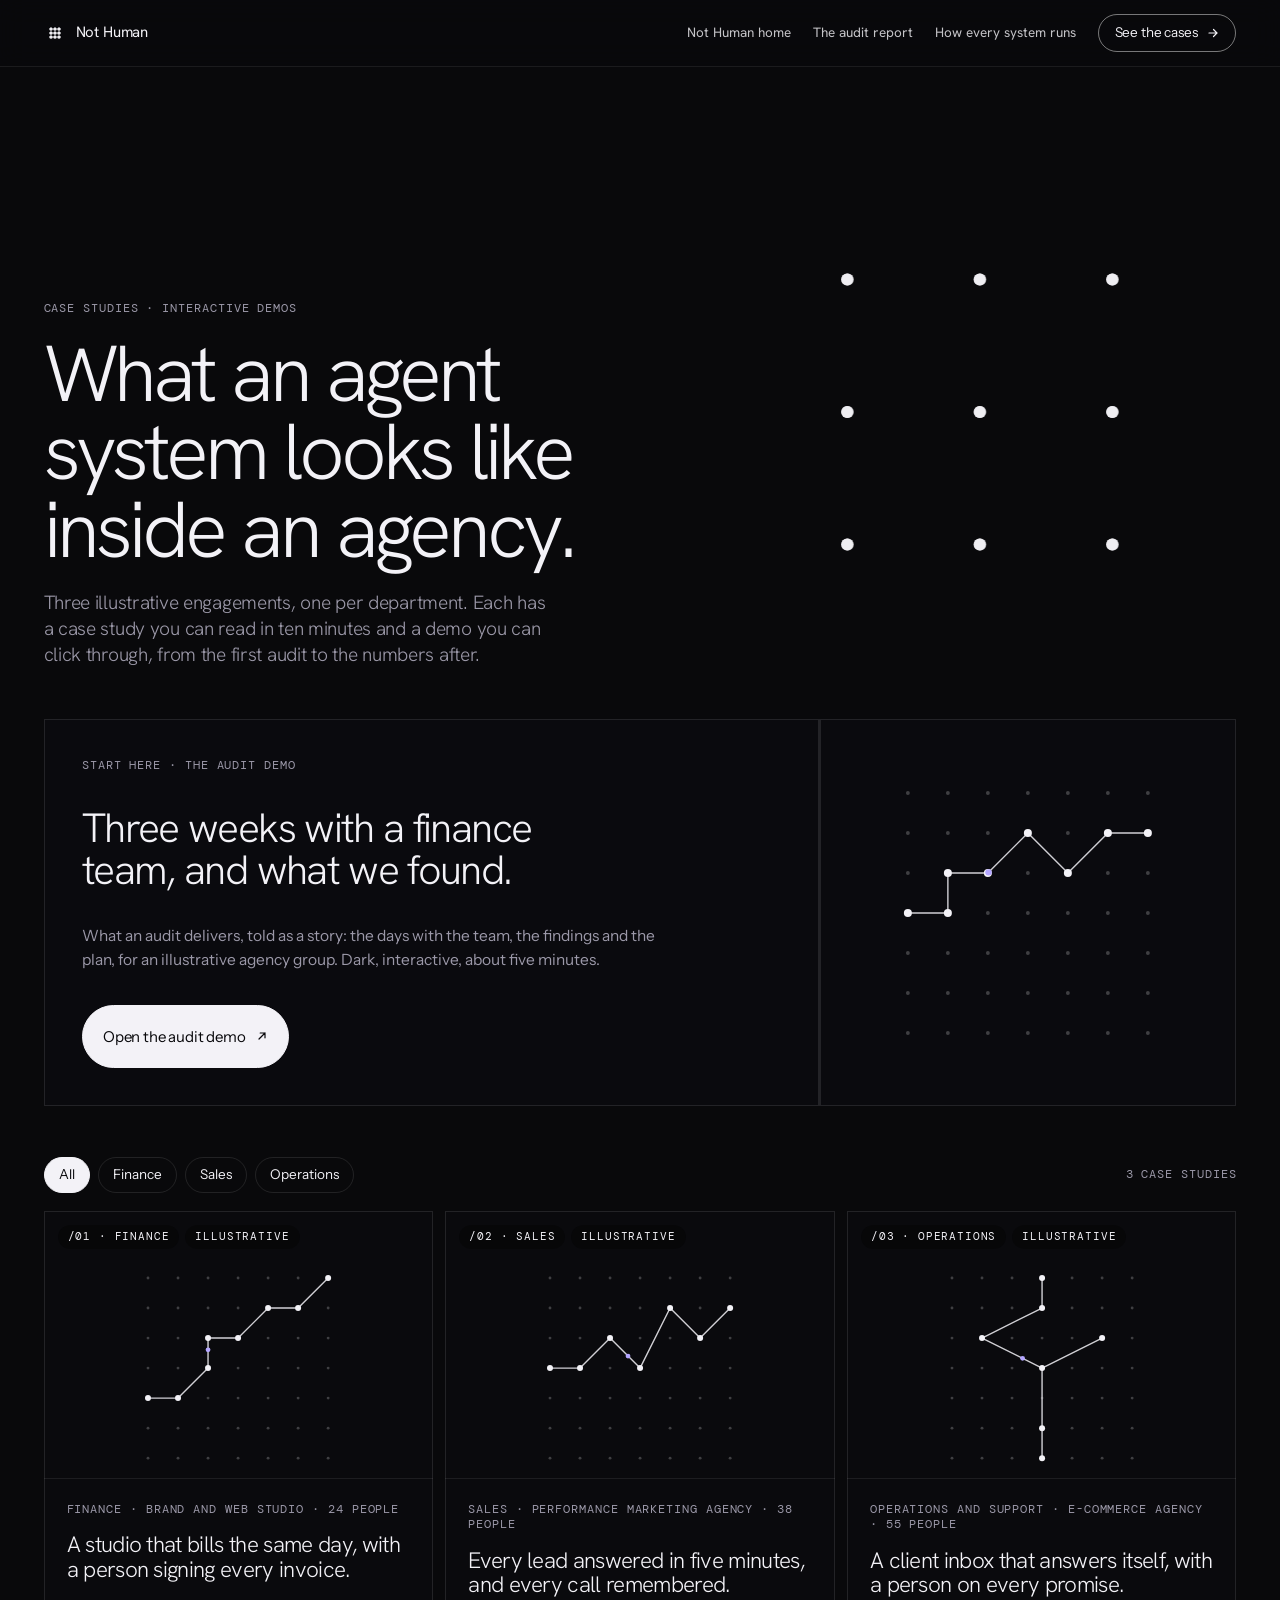
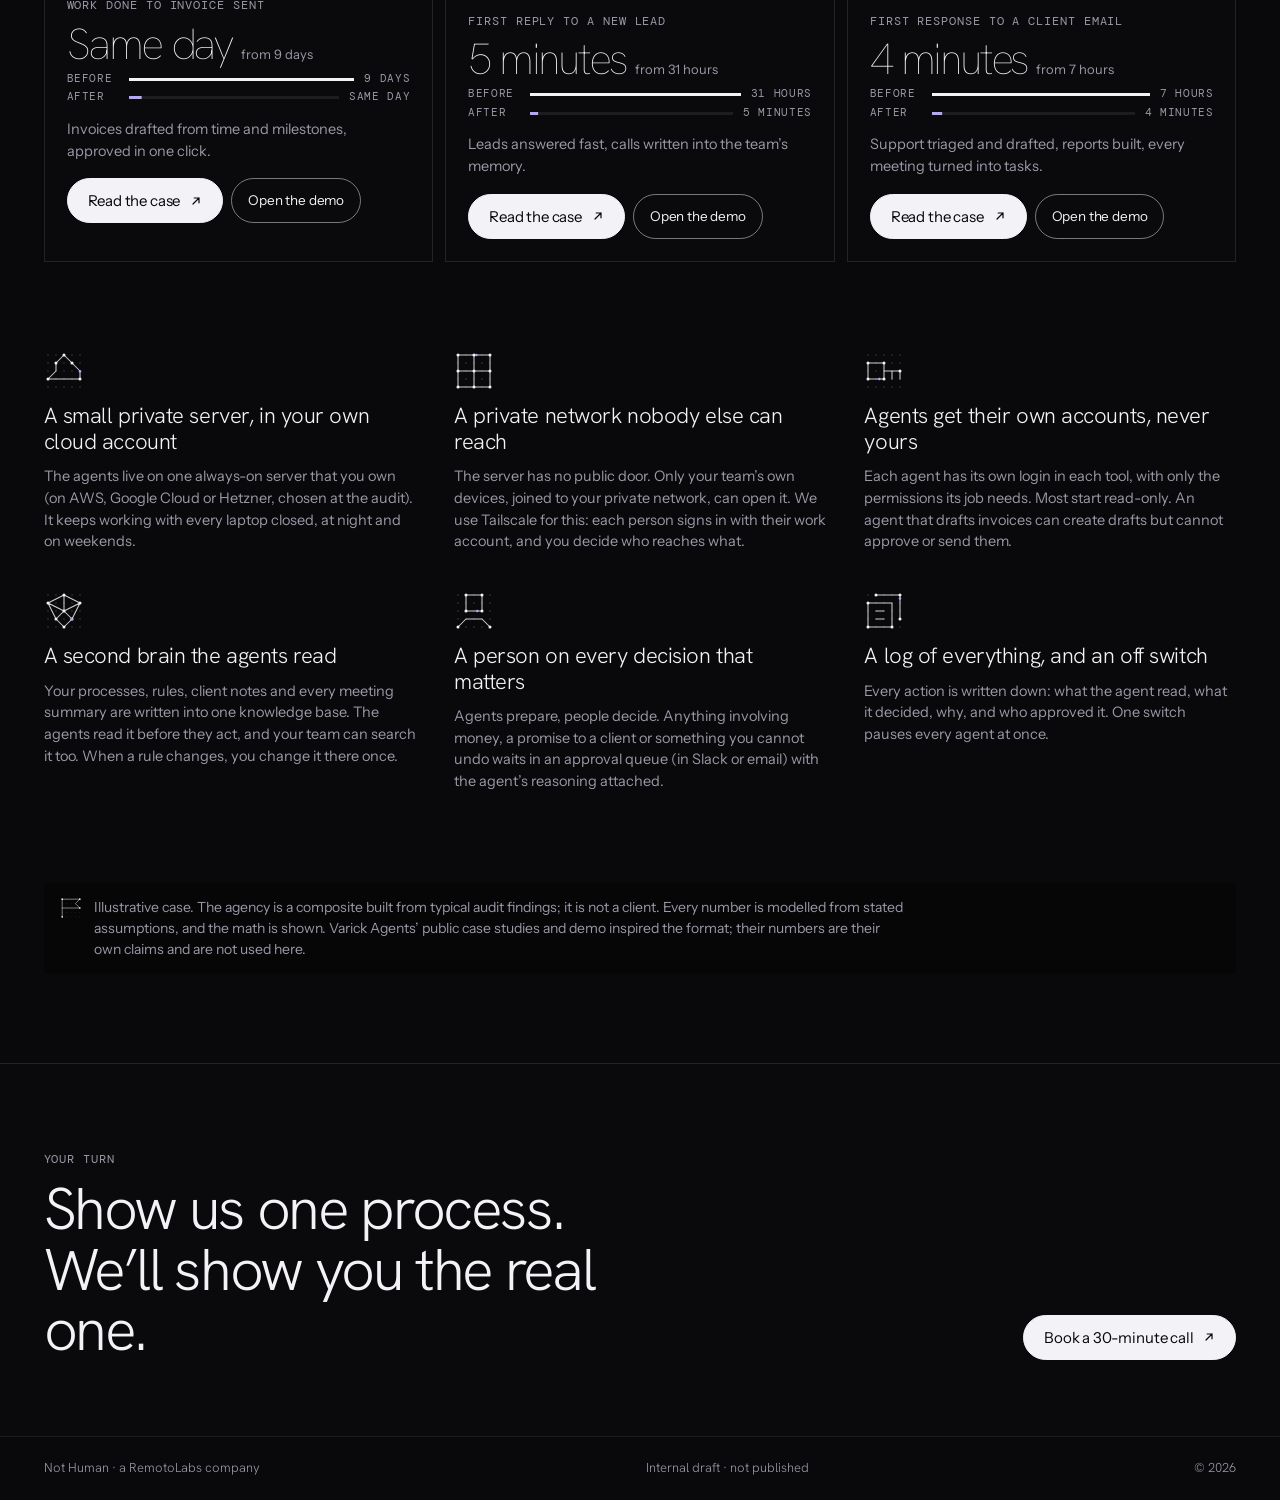
==== commit 41c957ba: "Not Human v10: audit report block with paging mock-up, case cards with case and demo windows, pricin" ====
--- a/cases/index.html
+++ b/cases/index.html
@@ -6,14 +6,14 @@
 <meta name="robots" content="noindex, nofollow">
 <title>Case studies · Not Human</title>
 <meta name="description" content="Illustrative case studies and interactive demos of Not Human agent systems inside agencies.">
-<link rel="stylesheet" href="brand/brand.css?v=6854445">
-<link rel="stylesheet" href="assets/cases.css?v=6854445">
-<script defer src="assets/dots.js?v=6854445"></script>
-<script defer src="assets/data.js?v=6854445"></script>
-<script defer src="assets/cases.js?v=6854445"></script>
+<link rel="stylesheet" href="brand/brand.css?v=ce74381">
+<link rel="stylesheet" href="assets/cases.css?v=ce74381">
+<script defer src="assets/dots.js?v=ce74381"></script>
+<script defer src="assets/data.js?v=ce74381"></script>
+<script defer src="assets/cases.js?v=ce74381"></script>
 <script>window.NH_MARK_CENTRE = true;</script>
-<script defer src="brand/mark.js?v=6854445"></script>
-<script defer src="brand/brand.js?v=6854445"></script>
+<script defer src="brand/mark.js?v=ce74381"></script>
+<script defer src="brand/brand.js?v=ce74381"></script>
 </head>
 <body data-view="index">
 <noscript><p style="padding:40px">This page is drawn from assets/data.js and needs JavaScript. The same content is in assets/data.js as plain text.</p></noscript>
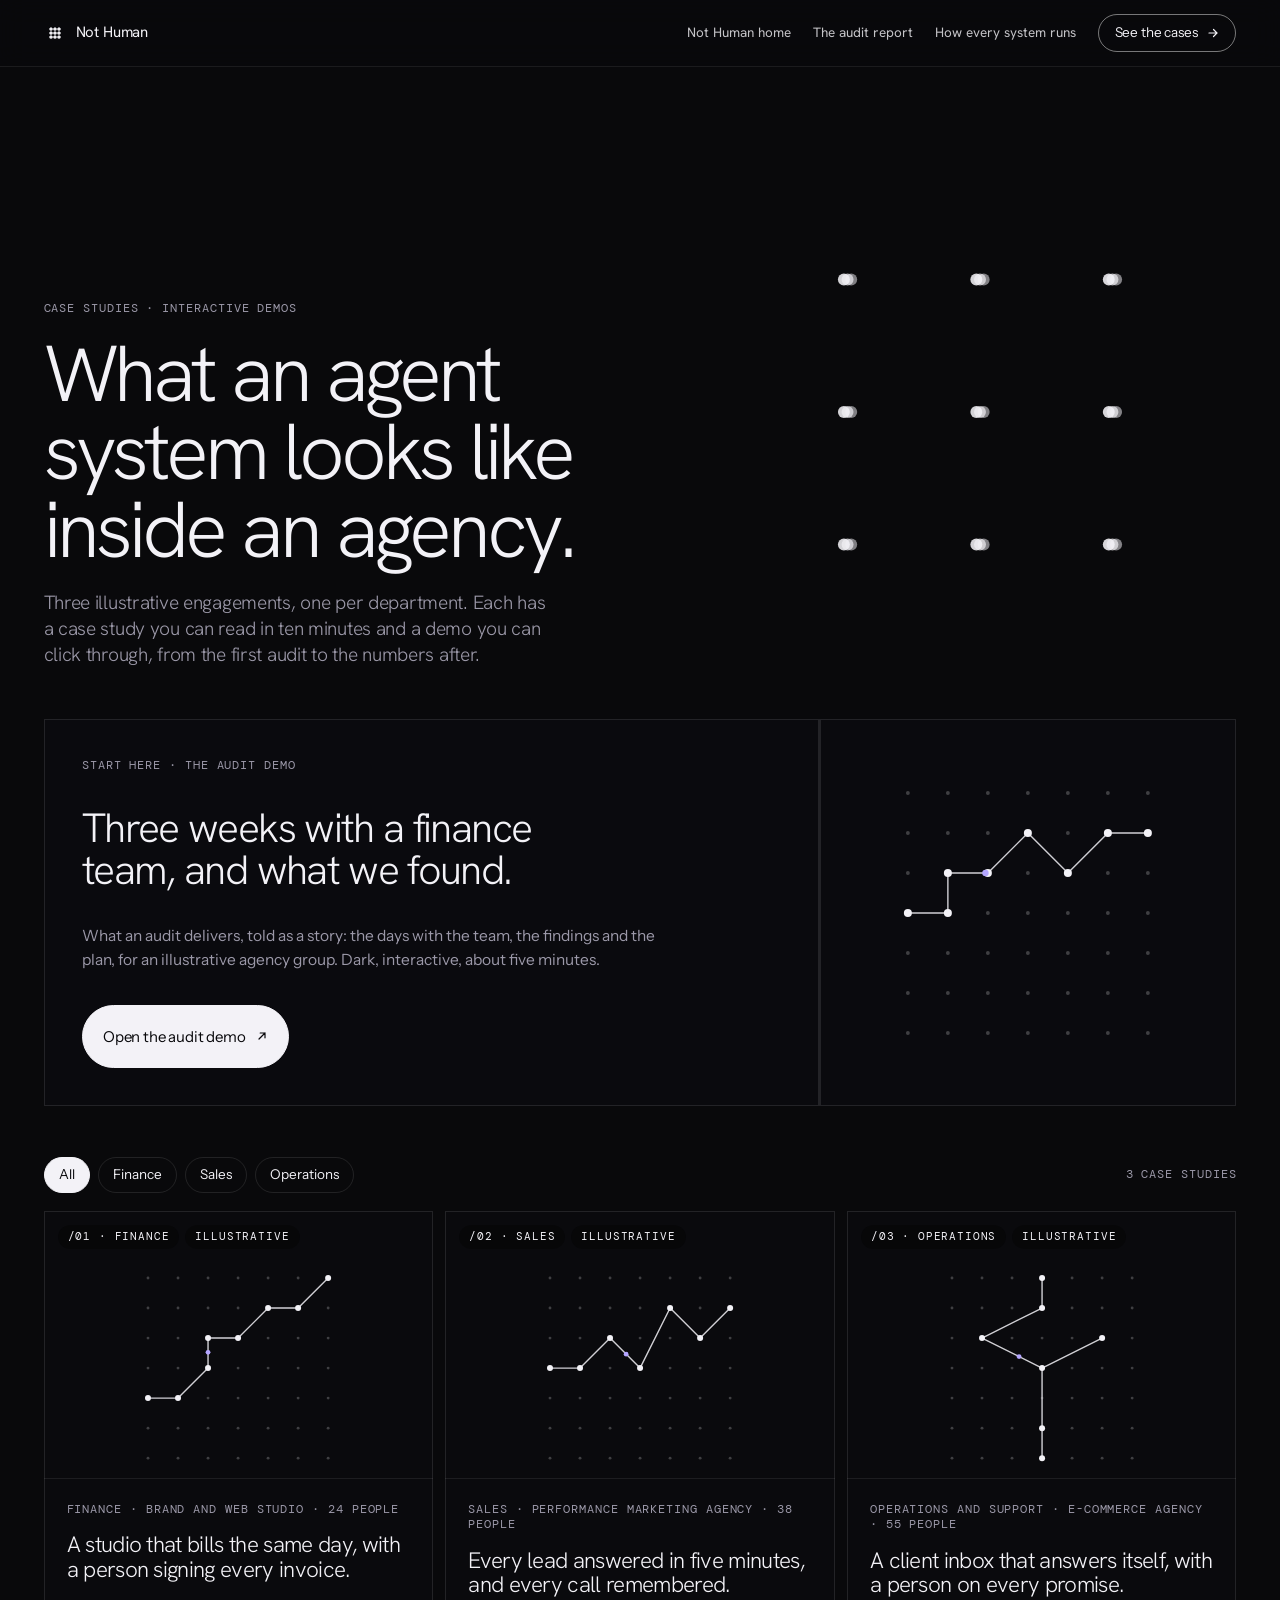
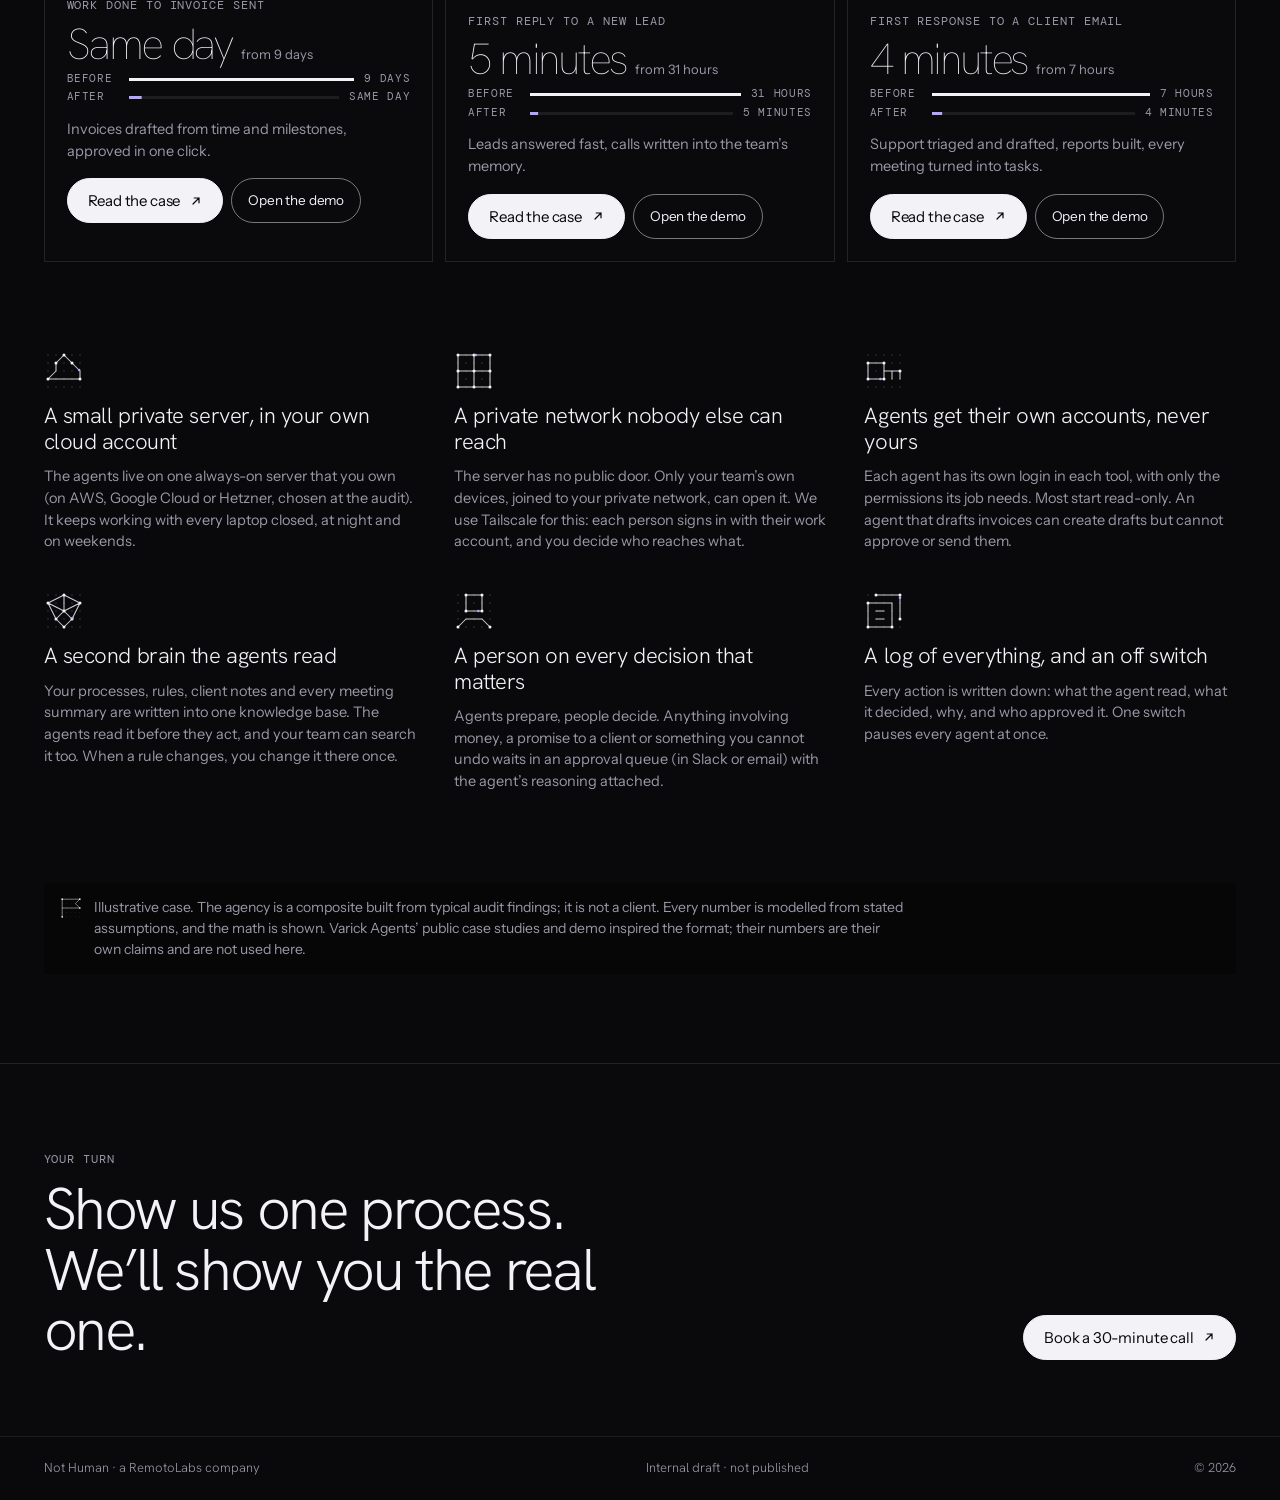
==== commit 0c313bb4: "Not Human v10 (a058cc4): mock-ups and pricing in the How cards' language Co-Authored-By: Claude Opus" ====
--- a/cases/index.html
+++ b/cases/index.html
@@ -6,14 +6,14 @@
 <meta name="robots" content="noindex, nofollow">
 <title>Case studies · Not Human</title>
 <meta name="description" content="Illustrative case studies and interactive demos of Not Human agent systems inside agencies.">
-<link rel="stylesheet" href="brand/brand.css?v=ce74381">
-<link rel="stylesheet" href="assets/cases.css?v=ce74381">
-<script defer src="assets/dots.js?v=ce74381"></script>
-<script defer src="assets/data.js?v=ce74381"></script>
-<script defer src="assets/cases.js?v=ce74381"></script>
+<link rel="stylesheet" href="brand/brand.css?v=a058cc4">
+<link rel="stylesheet" href="assets/cases.css?v=a058cc4">
+<script defer src="assets/dots.js?v=a058cc4"></script>
+<script defer src="assets/data.js?v=a058cc4"></script>
+<script defer src="assets/cases.js?v=a058cc4"></script>
 <script>window.NH_MARK_CENTRE = true;</script>
-<script defer src="brand/mark.js?v=ce74381"></script>
-<script defer src="brand/brand.js?v=ce74381"></script>
+<script defer src="brand/mark.js?v=a058cc4"></script>
+<script defer src="brand/brand.js?v=a058cc4"></script>
 </head>
 <body data-view="index">
 <noscript><p style="padding:40px">This page is drawn from assets/data.js and needs JavaScript. The same content is in assets/data.js as plain text.</p></noscript>
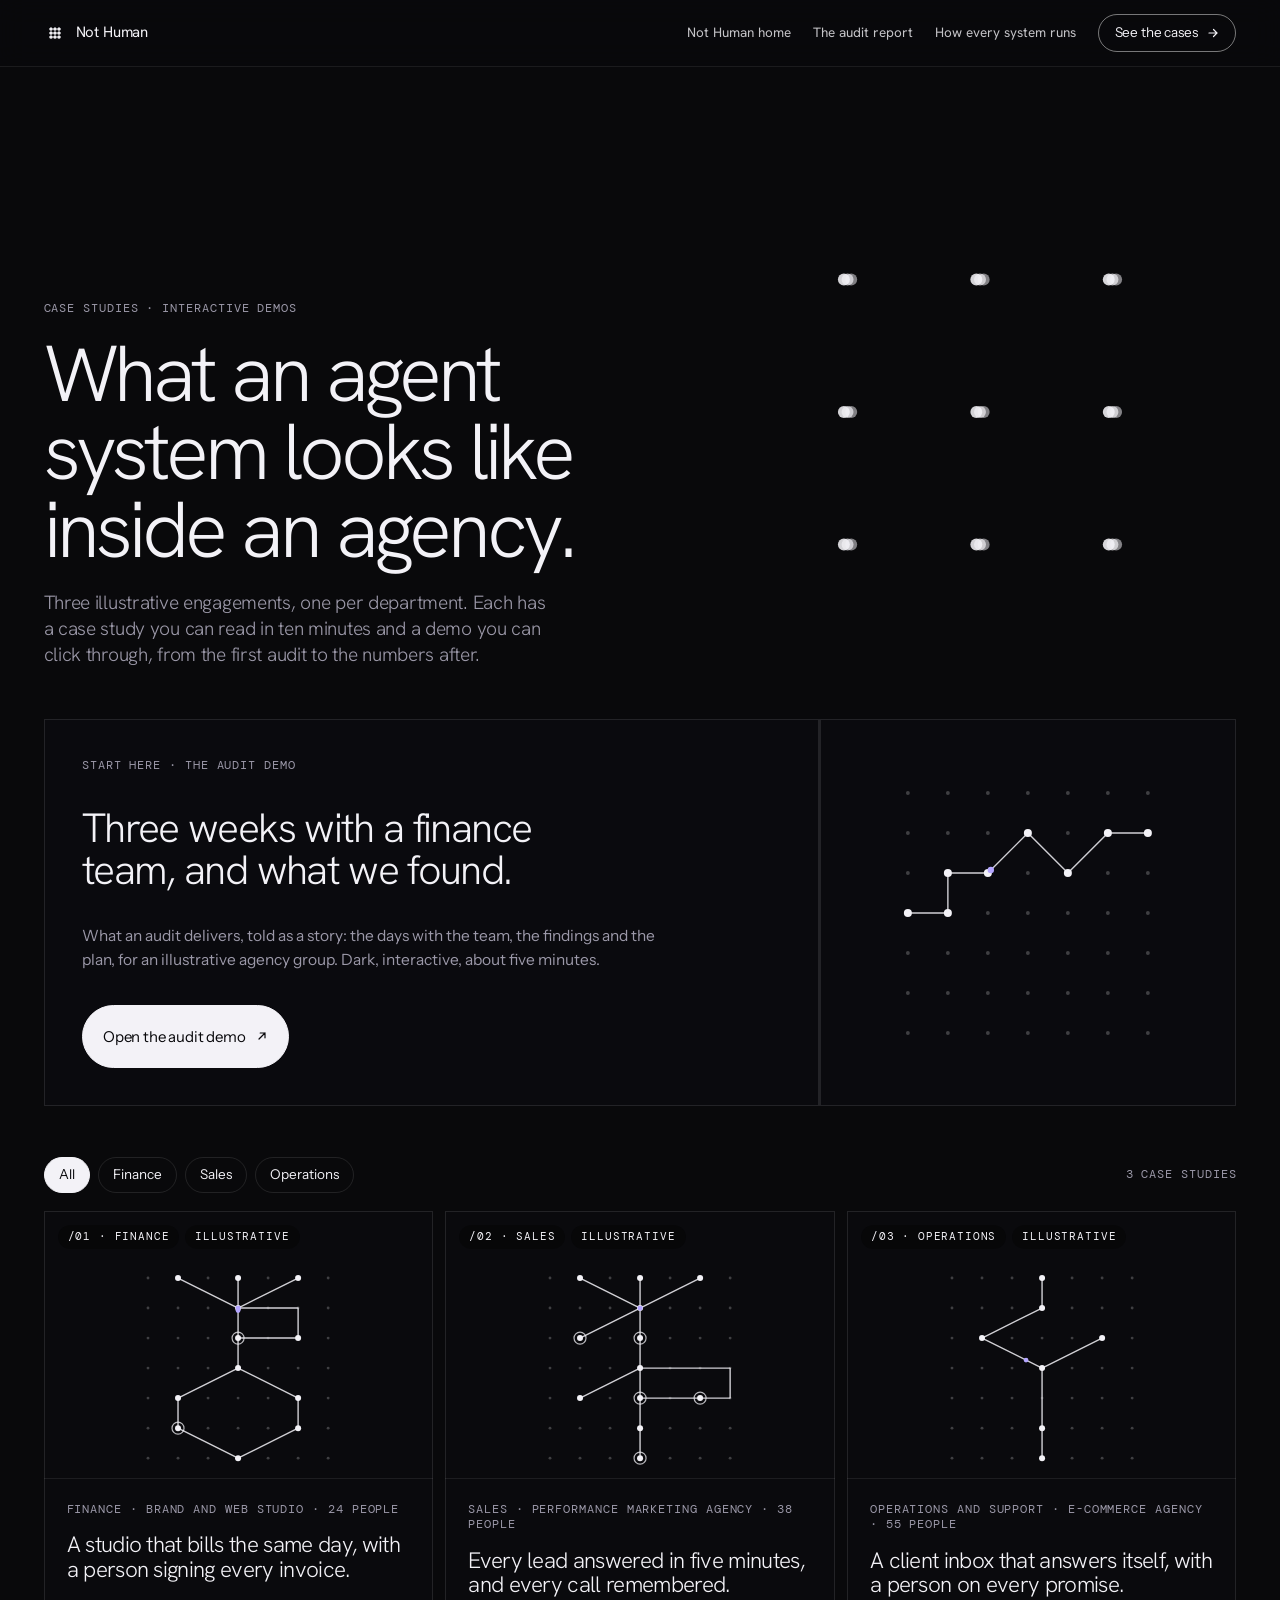
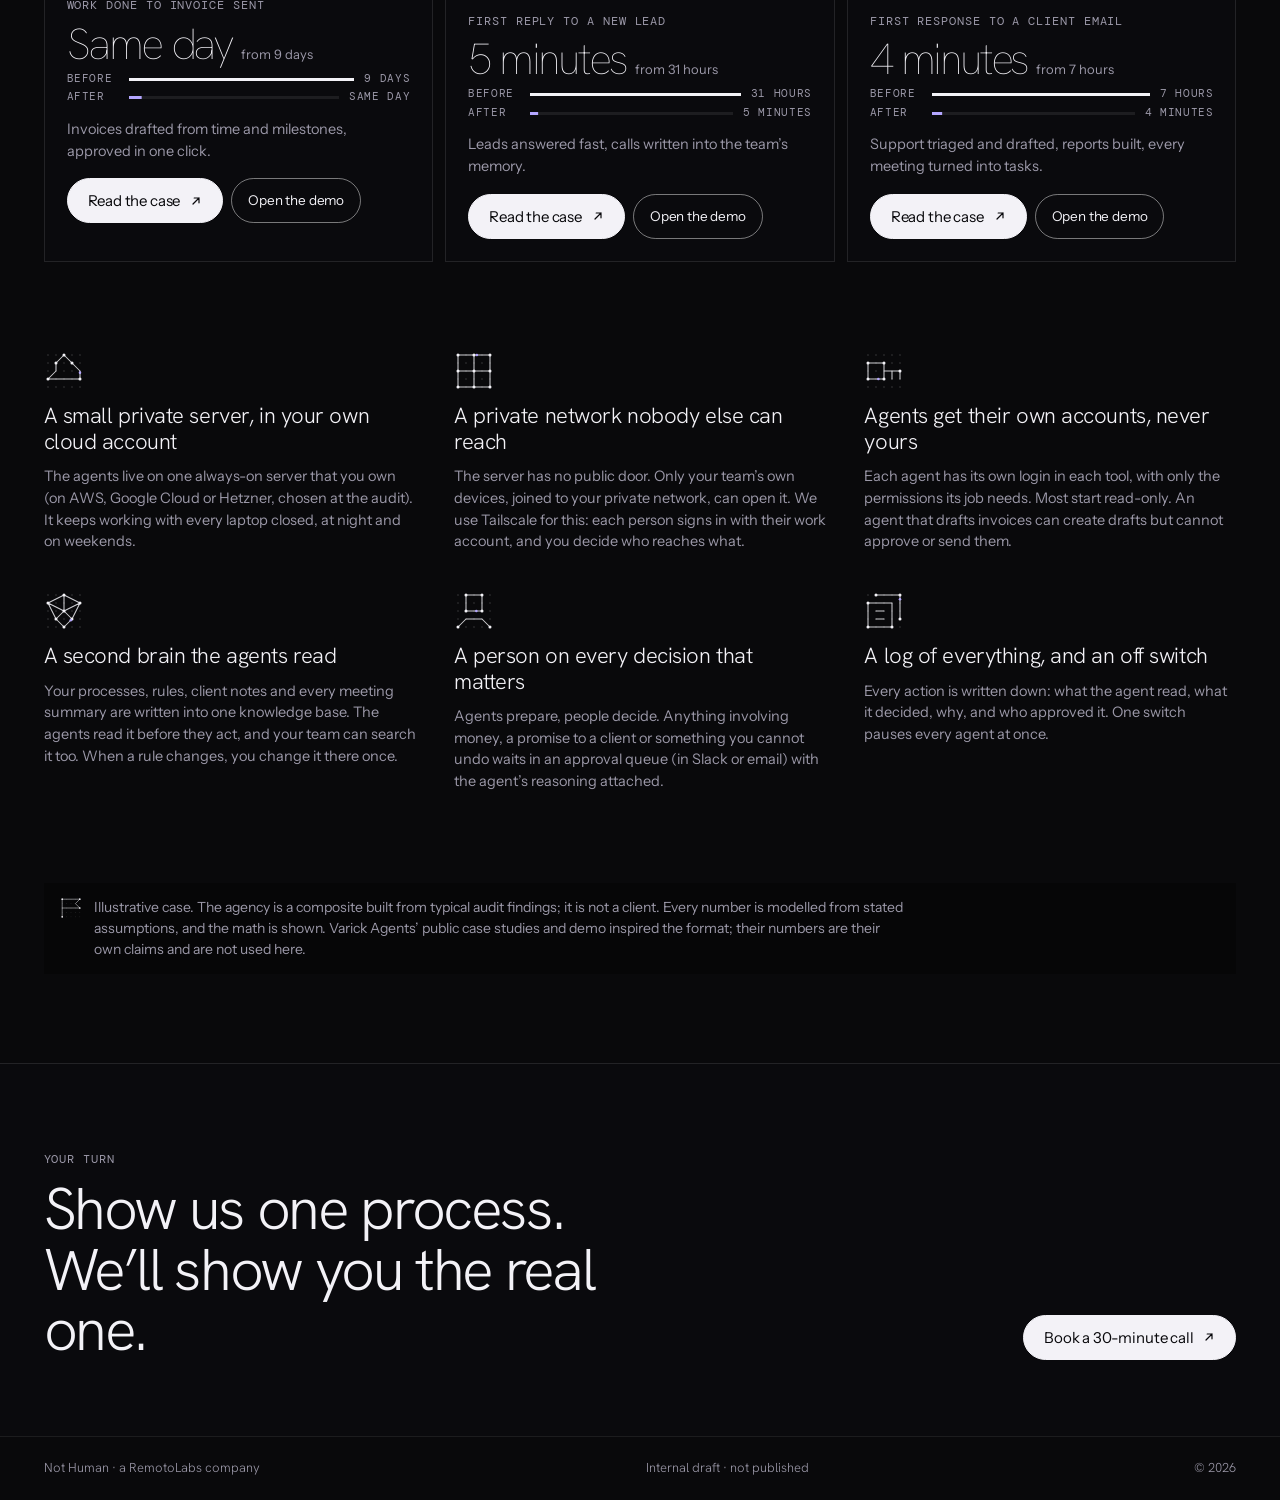
==== commit 0c9d0506: "Finance and sales: animated workflow diagrams on covers and case pages" ====
--- a/cases/index.html
+++ b/cases/index.html
@@ -8,14 +8,14 @@
 <meta name="description" content="Illustrative case studies and interactive demos of Not Human agent systems inside agencies.">
 <link rel="stylesheet" href="brand/brand.css?v=a058cc4">
 <link rel="stylesheet" href="assets/cases.css?v=a058cc4">
-<script defer src="assets/dots.js?v=a058cc4"></script>
-<script defer src="assets/data.js?v=a058cc4"></script>
+<script defer src="assets/dots.js?v=1e99d5a"></script>
+<script defer src="assets/data.js?v=1e99d5a"></script>
 <script defer src="assets/cases.js?v=a058cc4"></script>
 <script>window.NH_MARK_CENTRE = true;</script>
 <script defer src="brand/mark.js?v=a058cc4"></script>
 <script defer src="brand/brand.js?v=a058cc4"></script>
 </head>
 <body data-view="index">
-<noscript><p style="padding:40px">This page is drawn from assets/data.js and needs JavaScript. The same content is in assets/data.js as plain text.</p></noscript>
+<noscript><p style="padding:40px">This page is drawn from assets/data.js?v=1e99d5a and needs JavaScript. The same content is in assets/data.js?v=1e99d5a as plain text.</p></noscript>
 </body>
 </html>
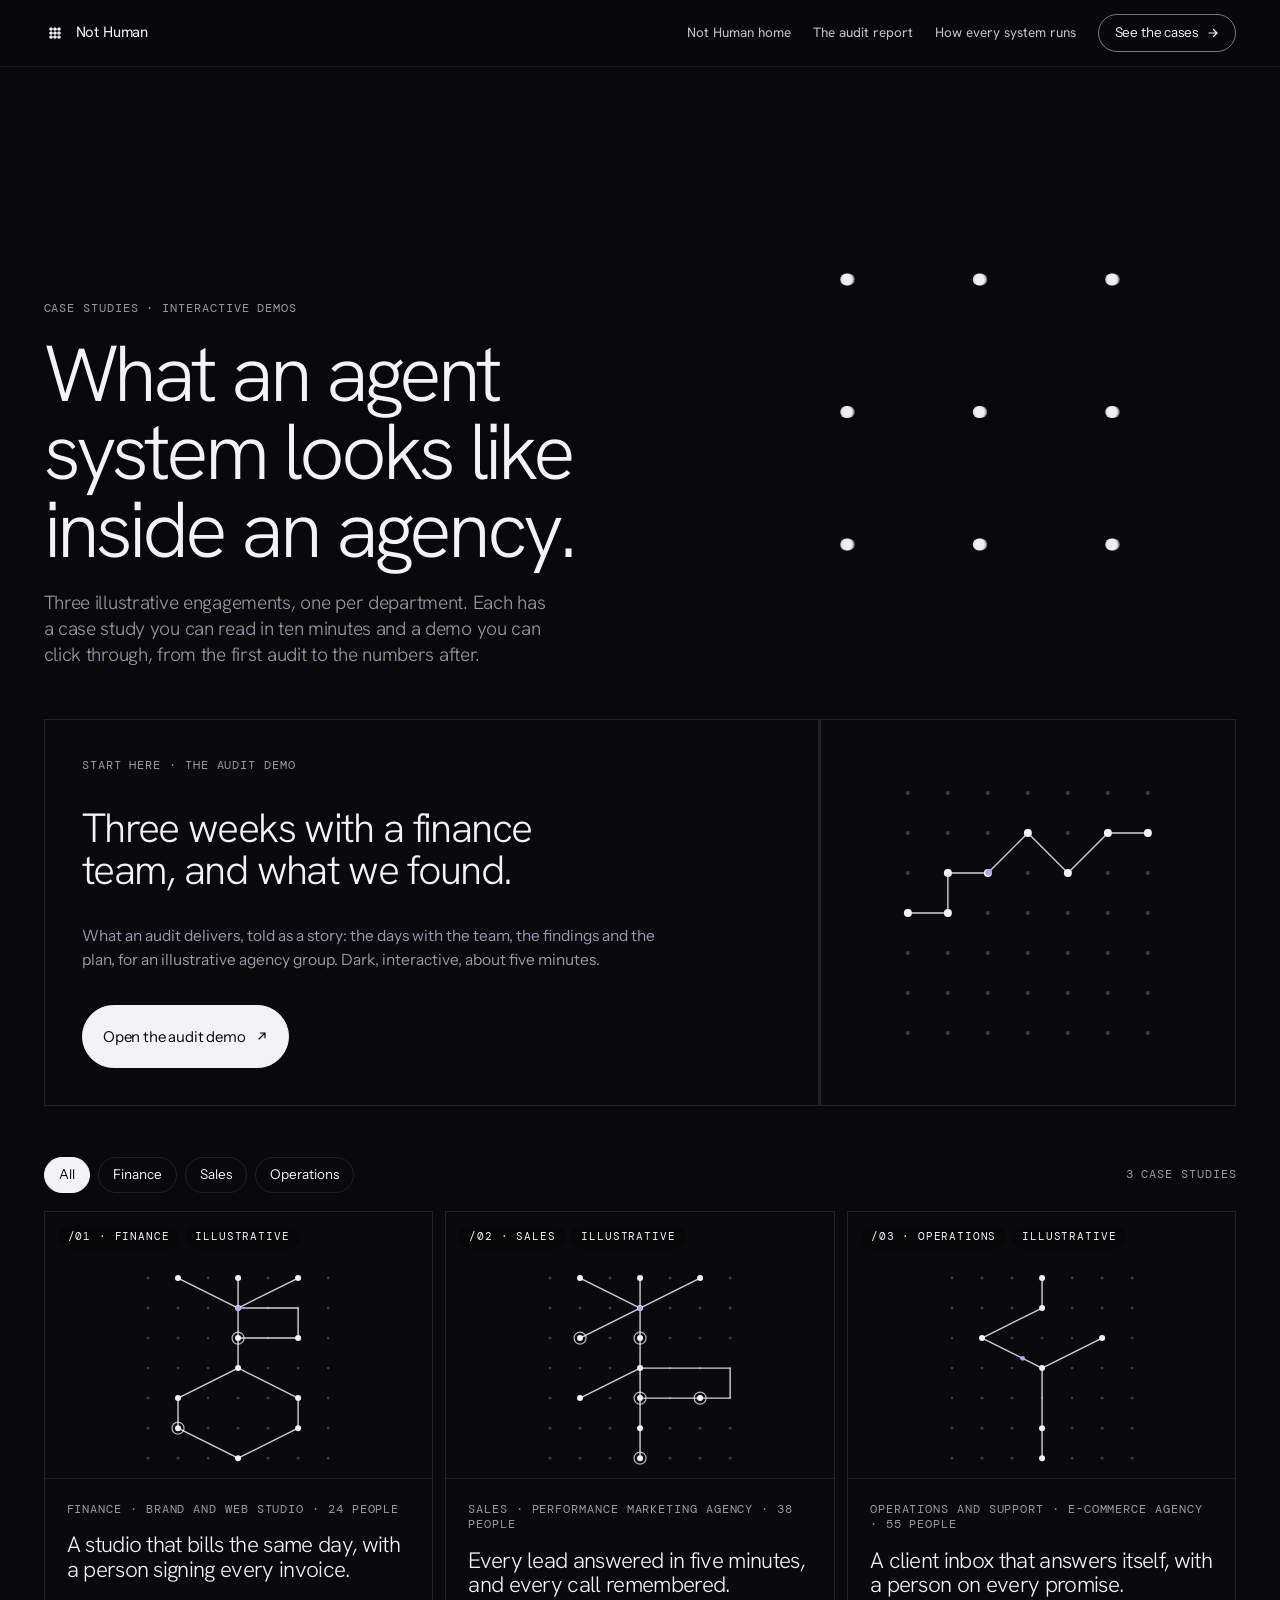
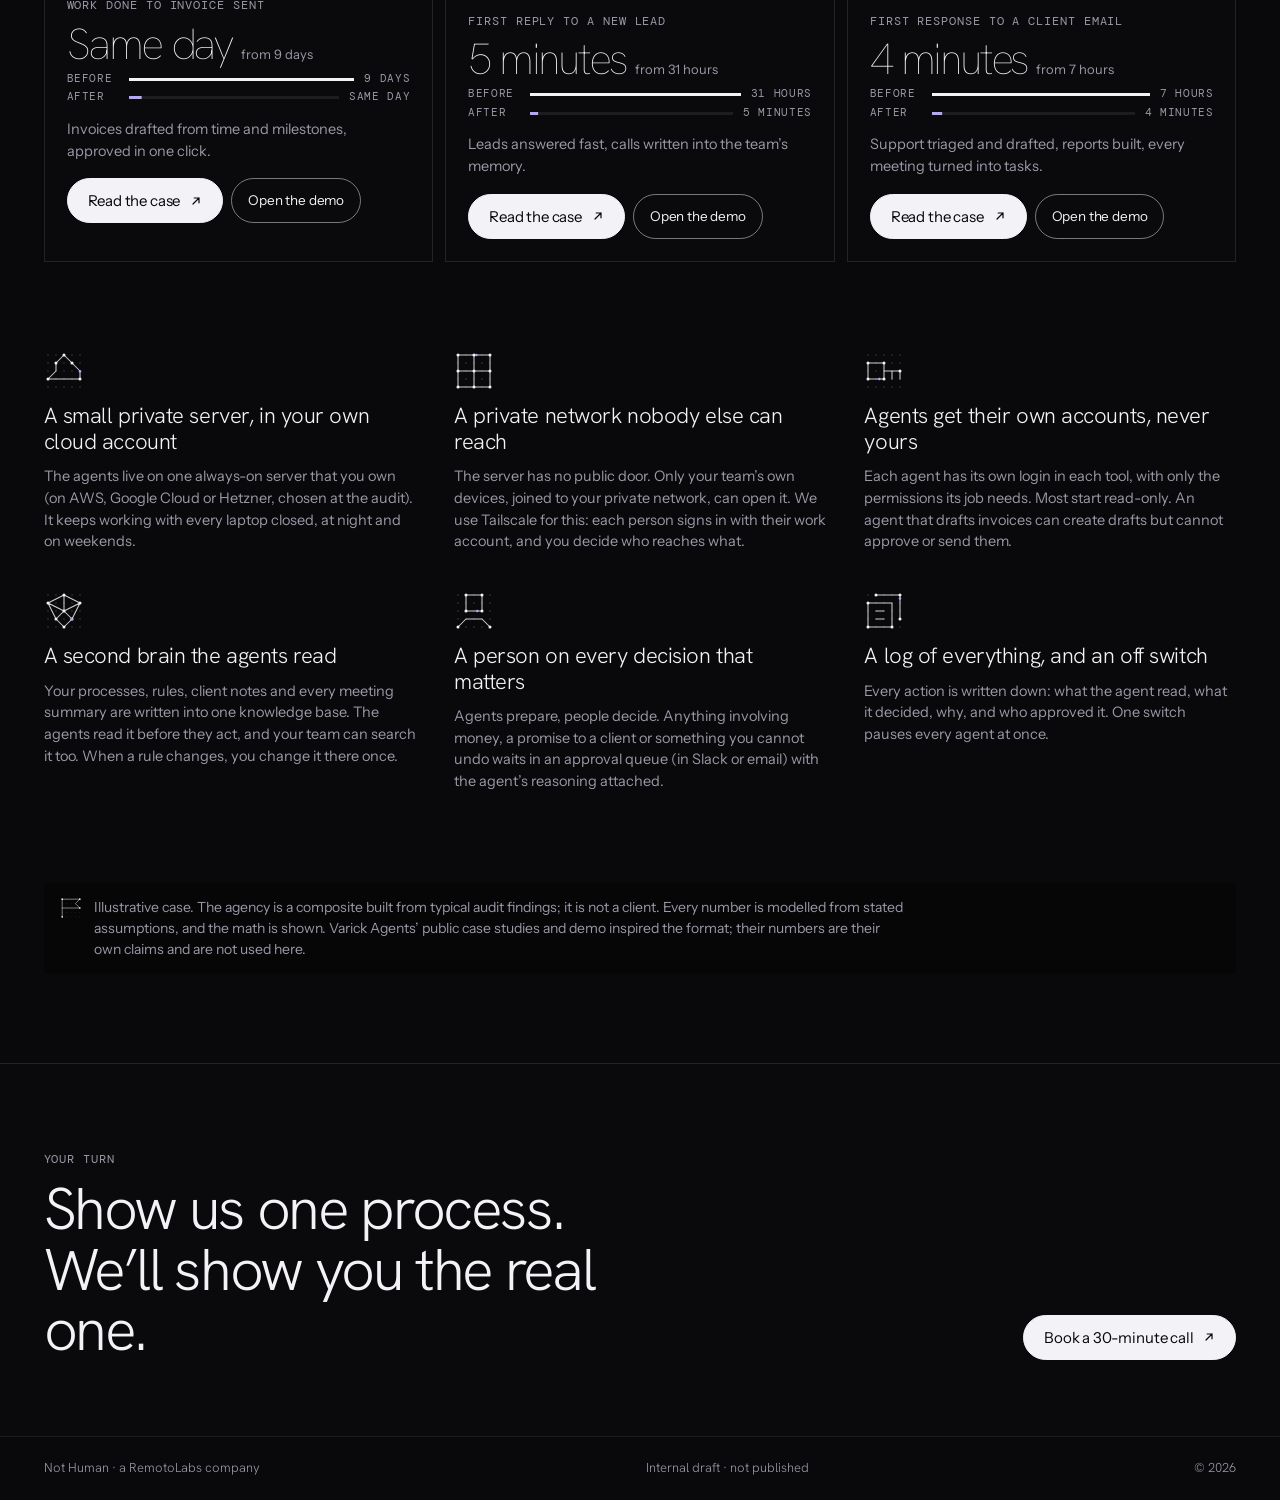
==== commit 2443a5cc: "Mobile cards and hero polish; audit reports open in new tabs" ====
--- a/cases/index.html
+++ b/cases/index.html
@@ -10,7 +10,7 @@
 <link rel="stylesheet" href="assets/cases.css?v=a058cc4">
 <script defer src="assets/dots.js?v=1e99d5a"></script>
 <script defer src="assets/data.js?v=1e99d5a"></script>
-<script defer src="assets/cases.js?v=a058cc4"></script>
+<script defer src="assets/cases.js?v=632fdd7"></script>
 <script>window.NH_MARK_CENTRE = true;</script>
 <script defer src="brand/mark.js?v=a058cc4"></script>
 <script defer src="brand/brand.js?v=a058cc4"></script>
